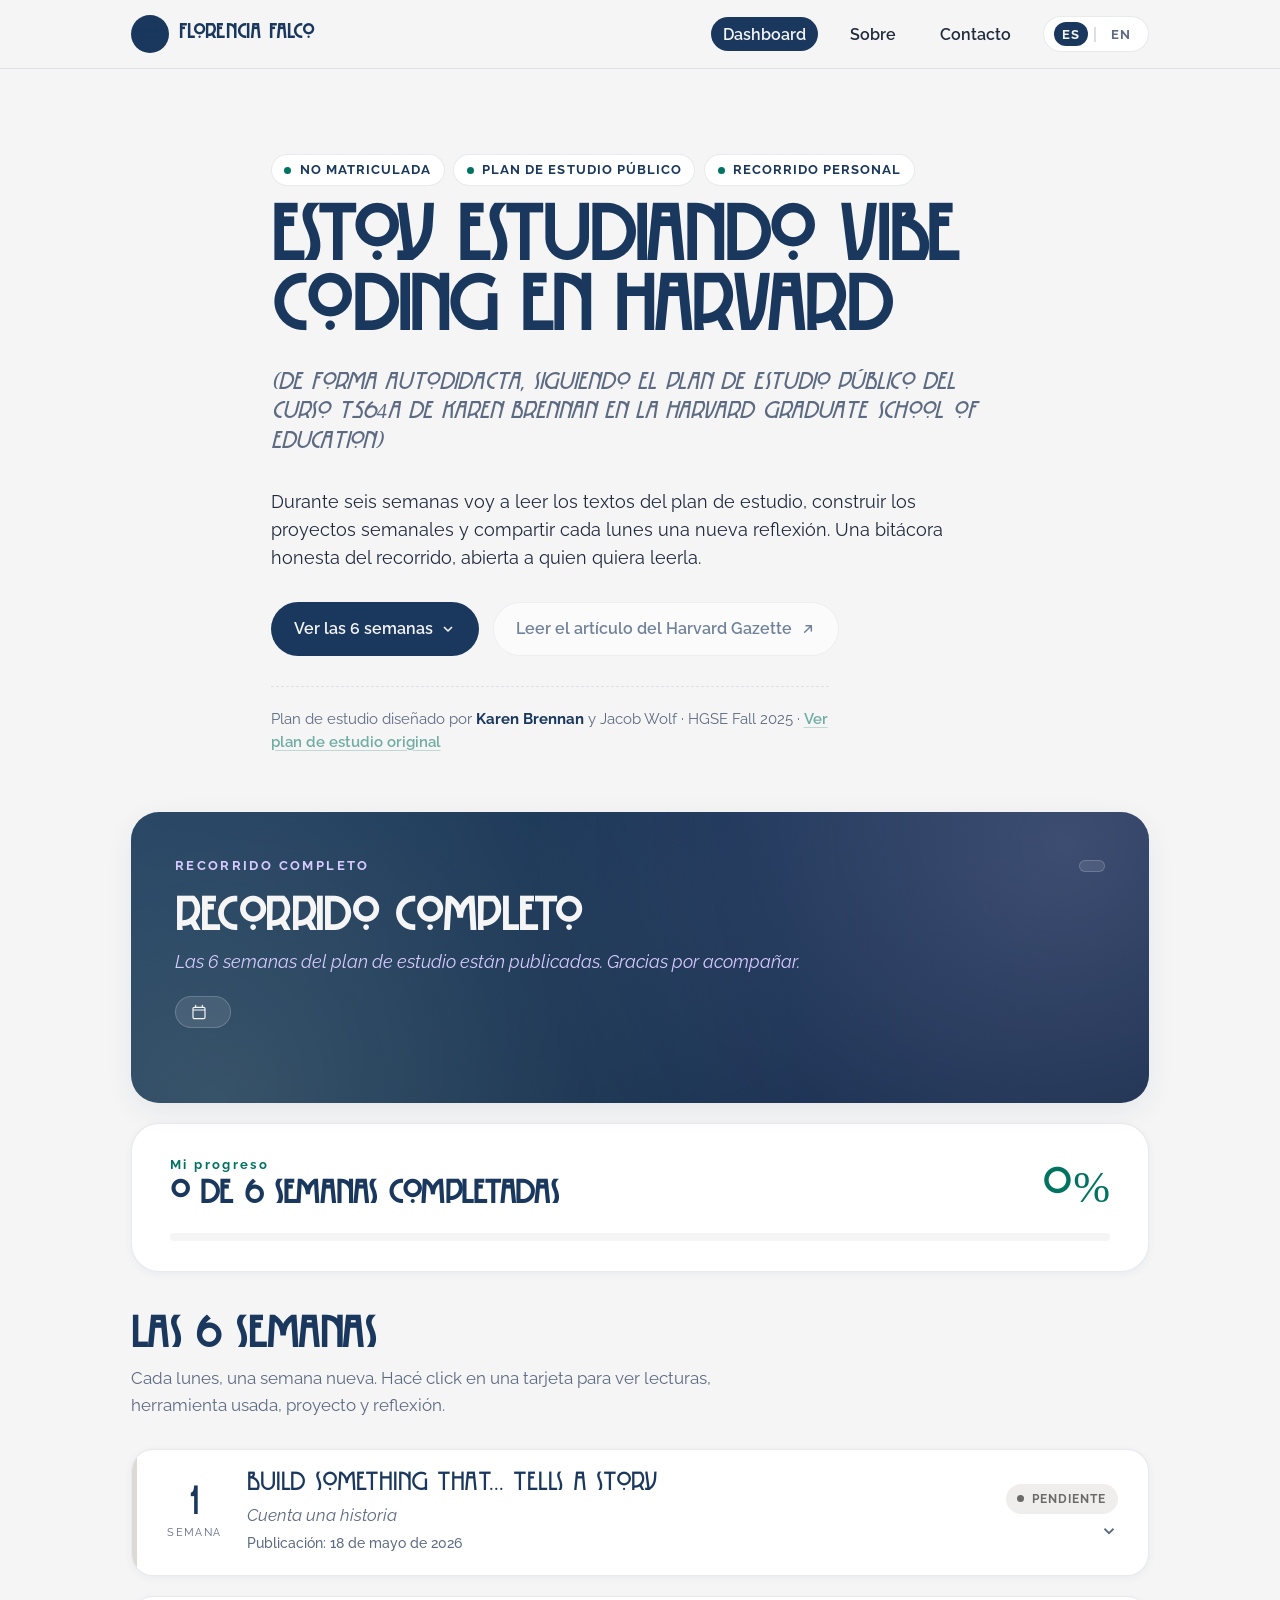
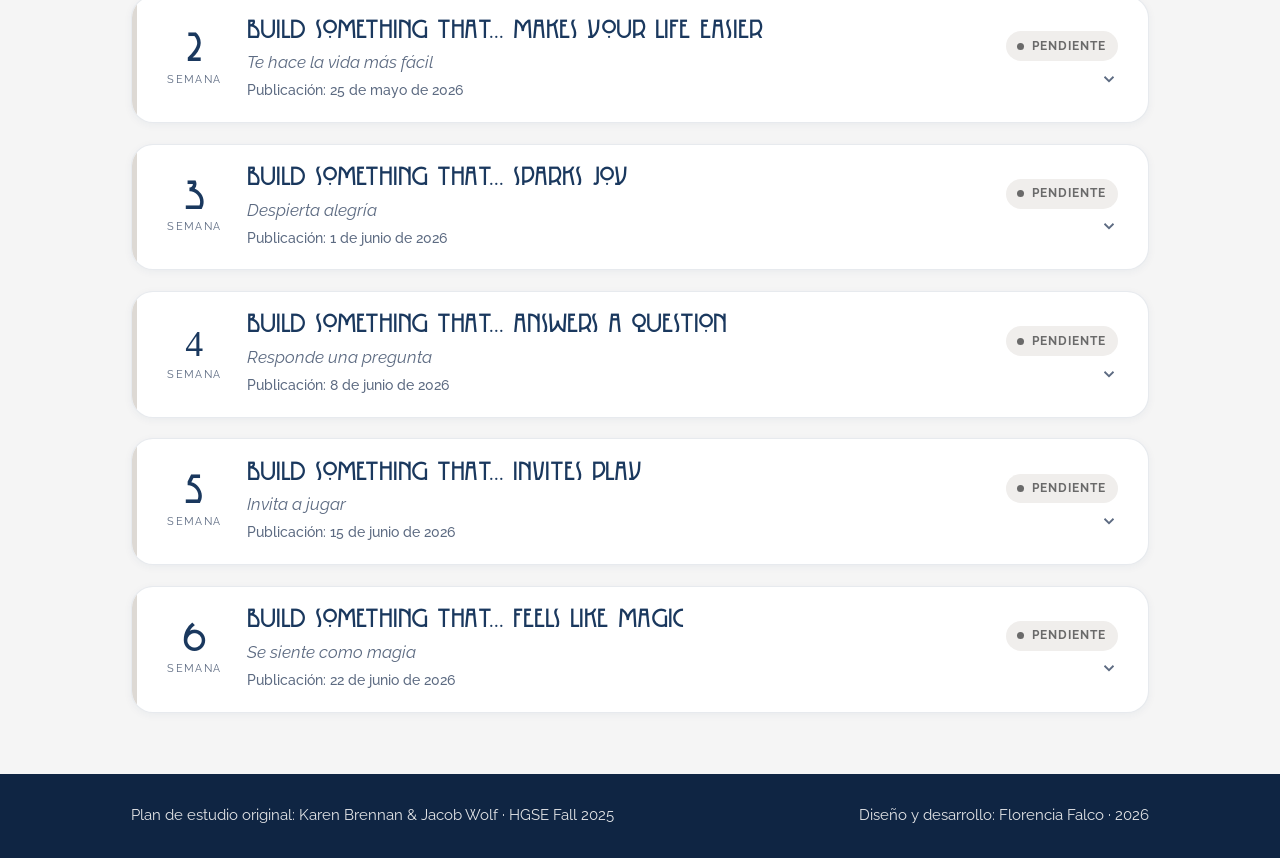
==== index.html @ d9595c85 "copy: "sílabos" → "plan de estudio" en castellano Flo cambió la palabra en el HTML de index pero las" ====
<!DOCTYPE html>
<html lang="es" data-lang="es">
<head>
  <meta charset="UTF-8" />
  <meta name="viewport" content="width=device-width, initial-scale=1.0" />
  <meta name="theme-color" content="#1A385E" />

  <title>Vibe Coding · Recorrido autodidacta · Florencia Falco</title>
  <meta name="description" content="Bitácora pública del recorrido autodidacta de Florencia Falco por el plan de estudios público de Vibe Coding (T564A), HGSE, Karen Brennan, Fall 2025." />
  <meta name="author" content="Florencia Falco" />

  <link rel="icon" type="image/svg+xml" href="assets/favicon.svg" />

  <meta property="og:type" content="website" />
  <meta property="og:title" content="Vibe Coding · Recorrido autodidacta" />
  <meta property="og:description" content="Bitácora pública del recorrido autodidacta de Florencia Falco por el programa del curso T564A (HGSE)." />
  <meta property="og:image" content="assets/og-image.svg" />
  <meta property="og:locale" content="es_ES" />
  <meta property="og:locale:alternate" content="en_US" />

  <meta name="twitter:card" content="summary_large_image" />
  <meta name="twitter:title" content="Vibe Coding · Recorrido autodidacta" />
  <meta name="twitter:description" content="Bitácora pública del recorrido autodidacta de Florencia Falco por el programa del curso T564A (HGSE)." />
  <meta name="twitter:image" content="assets/og-image.svg" />

  <link rel="preconnect" href="https://fonts.googleapis.com" />
  <link rel="preconnect" href="https://fonts.gstatic.com" crossorigin />
  <link rel="stylesheet" href="https://fonts.googleapis.com/css2?family=Raleway:wght@400;500;600;700&display=swap" />

  <link rel="stylesheet" href="styles.css" />
</head>

<body data-page="dashboard">
  <div id="navbar-mount"></div>

  <!-- ========================== Hero ========================== -->
  <header class="hero" id="top" role="banner">
    <div class="container hero-inner">
      <div class="hero-badges" aria-label="Transparencia del proyecto">
        <span class="hero-badge" data-i18n="hero.badge.notEnrolled">No matriculada</span>
        <span class="hero-badge" data-i18n="hero.badge.publicSyllabus">Plan de estudio público</span>
        <span class="hero-badge" data-i18n="hero.badge.personal">Recorrido personal</span>
      </div>

      <h1 class="hero-title" data-i18n="hero.title">Estoy estudiando Vibe Coding en Harvard</h1>
      <p class="hero-subtitle" data-i18n="hero.subtitle">
        (de forma autodidacta, siguiendo el plan de estudio público del curso T564A de Karen Brennan en la Harvard Graduate School of Education)
      </p>

      <p class="hero-description" data-i18n="hero.description">
        Durante seis semanas voy a leer los textos del plan de estudio, construir los proyectos semanales y compartir cada lunes una nueva reflexión. Una bitácora honesta del recorrido, abierta a quien quiera leerla.
      </p>

      <div class="hero-actions">
        <a class="btn btn-primary" href="#weeks">
          <span data-i18n="hero.cta.seeWeeks">Ver las 6 semanas</span>
          <svg viewBox="0 0 24 24" aria-hidden="true" class="btn-arrow"><polyline points="6 9 12 15 18 9" fill="none" stroke="currentColor" stroke-width="2.4" stroke-linejoin="round"/></svg>
        </a>
        <a class="btn btn-ghost-dark" id="hero-gazette-link" href="#" target="_blank" rel="noopener noreferrer">
          <span data-i18n="hero.cta.gazette">Leer el artículo del Harvard Gazette</span>
          <svg viewBox="0 0 24 24" aria-hidden="true" class="btn-arrow-out"><path d="M7 17 17 7M9 7h8v8" fill="none" stroke="currentColor" stroke-width="2.2" stroke-linecap="round" stroke-linejoin="round"/></svg>
        </a>
      </div>

      <p class="hero-credit">
        <span data-i18n-html="hero.credit.text"></span>
        · <a id="hero-syllabus-link" href="#" target="_blank" rel="noopener noreferrer" data-i18n="hero.credit.link">Ver plan de estudio original</a>
      </p>
    </div>
  </header>

  <!-- ========================== Main ========================== -->
  <main id="main">
    <div class="container">

      <!-- Featured week card -->
      <article class="featured-card" id="featured-card" aria-labelledby="featured-title">
        <div class="featured-card-bg" aria-hidden="true"></div>
        <div class="featured-card-content">
          <div class="featured-card-top">
            <span class="featured-card-eyebrow" id="featured-eyebrow" data-i18n="featured.eyebrow.upcoming">PRÓXIMA SEMANA</span>
            <span class="featured-card-countdown" id="featured-countdown"></span>
          </div>
          <p class="featured-card-week" id="featured-week"></p>
          <h2 class="featured-card-title" id="featured-title">—</h2>
          <p class="featured-card-topic" id="featured-topic"></p>
          <div class="featured-card-meta">
            <span class="featured-chip" id="featured-date">
              <svg viewBox="0 0 24 24" aria-hidden="true"><path d="M7 2v3M17 2v3M3 9h18M5 5h14a2 2 0 0 1 2 2v13a2 2 0 0 1-2 2H5a2 2 0 0 1-2-2V7a2 2 0 0 1 2-2z" fill="none" stroke="currentColor" stroke-width="1.8" stroke-linecap="round"/></svg>
              <span></span>
            </span>
          </div>
          <div class="featured-card-actions">
            <button type="button" class="btn btn-on-dark" id="featured-open" data-i18n="featured.openWeek">Abrir semana</button>
          </div>
        </div>
      </article>

      <!-- Progreso simple -->
      <section class="progress-block" aria-labelledby="progress-heading">
        <div class="progress-row">
          <div>
            <p class="progress-eyebrow" data-i18n="progress.title">Mi progreso</p>
            <h2 class="progress-sub" id="progress-heading">
              <span id="progress-sub" data-i18n="progress.completedOf">0 de 6 semanas completadas</span>
            </h2>
          </div>
          <div class="progress-percent" id="progress-percent" aria-hidden="true">0%</div>
        </div>
        <div class="progress-bar" role="progressbar" aria-valuemin="0" aria-valuemax="100" aria-valuenow="0" aria-labelledby="progress-heading">
          <span class="progress-bar-fill" id="progress-bar-fill"></span>
        </div>
      </section>

      <!-- 6 semanas -->
      <section class="weeks" id="weeks" aria-labelledby="weeks-heading">
        <header class="weeks-head">
          <h2 id="weeks-heading" class="section-heading" data-i18n="weeks.heading">Las 6 semanas</h2>
          <p class="section-lead" data-i18n="weeks.lead">
            Cada lunes, una semana nueva. Hacé click en una tarjeta para ver lecturas, herramienta usada, proyecto y reflexión.
          </p>
        </header>
        <ol class="week-list" id="week-list"></ol>
      </section>

    </div>
  </main>

  <div id="footer-mount"></div>

  <script src="translations.js"></script>
  <script src="script.js" defer></script>
</body>
</html>
---- styles.css ----
/* =========================================================
   Vibe Coding · Estilos compartidos
   Paleta y tipografías: manual de marca de Flo.
   ========================================================= */

@font-face {
  font-family: "DK Rotorua";
  src: url("assets/fonts/DK-Rotorua.otf") format("opentype");
  font-weight: 400;
  font-style: normal;
  font-display: swap;
}

:root {
  --color-night: #1A385E;
  --color-night-deep: #0F2543;
  --color-lavanda: #D7CAFF;
  --color-lavanda-soft: #ECE5FF;
  --color-verde-tecno: #017361;
  --color-menta: #E1FDCB;
  --color-menta-soft: #EFFEE0;
  --color-blanco-humo: #F5F5F5;

  --color-pending-bg: #F0EEEC;
  --color-pending-text: #6A6A6A;
  --color-pending-border: #DDD9D4;

  --color-text: #1F2A3D;
  --color-text-muted: #5D6B82;
  --color-border: rgba(26, 56, 94, 0.10);
  --color-card-bg: #FFFFFF;
  --color-shadow-sm: 0 2px 8px rgba(26, 56, 94, 0.05);
  --color-shadow: 0 8px 28px rgba(26, 56, 94, 0.07);
  --color-shadow-hover: 0 14px 36px rgba(26, 56, 94, 0.12);

  --font-display: "DK Rotorua", "Fraunces", Georgia, serif;
  --font-body: "Raleway", -apple-system, BlinkMacSystemFont, "Segoe UI", sans-serif;

  --radius-sm: 10px;
  --radius-md: 16px;
  --radius-lg: 22px;
  --radius-xl: 28px;
  --space-1: 0.4rem;
  --space-2: 0.8rem;
  --space-3: 1.2rem;
  --space-4: 1.8rem;
  --space-5: 2.6rem;
  --space-6: 3.6rem;
  --space-7: 5rem;

  --max-width: 1080px;
  --navbar-h: 68px;
}

* { box-sizing: border-box; }

html {
  scroll-behavior: smooth;
  scroll-padding-top: calc(var(--navbar-h) + 16px);
  font-size: 17px;
}

body {
  margin: 0;
  font-family: var(--font-body);
  color: var(--color-text);
  background: var(--color-blanco-humo);
  line-height: 1.55;
  -webkit-font-smoothing: antialiased;
  -moz-osx-font-smoothing: grayscale;
}

h1, h2, h3, h4 {
  font-family: var(--font-display);
  color: var(--color-night);
  letter-spacing: -0.01em;
  margin: 0 0 var(--space-3);
  line-height: 1.1;
}
h4 {
  font-family: var(--font-body);
  font-size: 0.78rem;
  text-transform: uppercase;
  letter-spacing: 0.12em;
  font-weight: 700;
  color: var(--color-verde-tecno);
}

p { margin: 0 0 var(--space-3); }

a {
  color: var(--color-night);
  text-decoration-color: var(--color-lavanda);
  text-underline-offset: 3px;
  transition: color 0.2s ease, text-decoration-color 0.2s ease;
}
a:hover, a:focus-visible {
  color: var(--color-verde-tecno);
  text-decoration-color: var(--color-verde-tecno);
}

:focus-visible {
  outline: 3px solid var(--color-lavanda);
  outline-offset: 3px;
  border-radius: var(--radius-sm);
}

.container {
  max-width: var(--max-width);
  margin: 0 auto;
  padding: 0 var(--space-4);
}

.skip-link {
  position: absolute;
  left: -9999px;
  top: 0;
  background: var(--color-night);
  color: var(--color-blanco-humo);
  padding: var(--space-2) var(--space-3);
  border-radius: 0 0 var(--radius-sm) 0;
  z-index: 1000;
}
.skip-link:focus { left: 0; }

/* =========================================================
   Navbar
   ========================================================= */

.navbar {
  position: sticky;
  top: 0;
  z-index: 50;
  background: rgba(245, 245, 245, 0.88);
  backdrop-filter: saturate(180%) blur(12px);
  -webkit-backdrop-filter: saturate(180%) blur(12px);
  border-bottom: 1px solid var(--color-border);
}

.navbar-inner {
  max-width: var(--max-width);
  margin: 0 auto;
  padding: 0 var(--space-4);
  height: var(--navbar-h);
  display: flex;
  align-items: center;
  justify-content: space-between;
  gap: var(--space-3);
}

.navbar-brand {
  display: inline-flex;
  align-items: center;
  gap: 0.6rem;
  color: var(--color-night);
  text-decoration: none;
  font-weight: 700;
}
.navbar-brand:hover, .navbar-brand:focus-visible { color: var(--color-verde-tecno); }
.navbar-logo {
  width: 38px; height: 38px;
  object-fit: contain;
  background: var(--color-night);
  border-radius: 50%;
  padding: 4px;
}
.navbar-name {
  font-family: var(--font-display);
  font-size: 1.05rem;
  letter-spacing: 0.01em;
}

.nav-menu {
  list-style: none;
  margin: 0;
  padding: 0;
  display: flex;
  align-items: center;
  gap: var(--space-3);
}
.nav-link {
  text-decoration: none;
  color: var(--color-text);
  font-weight: 600;
  font-size: 0.94rem;
  padding: 0.45rem 0.7rem;
  border-radius: 999px;
  transition: background 0.18s ease, color 0.18s ease;
}
.nav-link:hover { background: var(--color-lavanda-soft); color: var(--color-night); }
.nav-link.is-active { background: var(--color-night); color: var(--color-blanco-humo); }

.lang-toggle {
  display: inline-flex;
  align-items: center;
  gap: 0.3rem;
  background: var(--color-card-bg);
  border: 1px solid var(--color-border);
  border-radius: 999px;
  padding: 0.2rem 0.55rem;
}
.lang-btn {
  background: none;
  border: 0;
  color: var(--color-text-muted);
  font-family: var(--font-body);
  font-weight: 700;
  font-size: 0.78rem;
  letter-spacing: 0.06em;
  padding: 0.25rem 0.5rem;
  border-radius: 999px;
  cursor: pointer;
  transition: background 0.2s ease, color 0.2s ease;
}
.lang-btn:hover { color: var(--color-night); }
.lang-btn.is-active { background: var(--color-night); color: var(--color-blanco-humo); }
.lang-sep { opacity: 0.3; }

.nav-toggle {
  display: none;
  background: none;
  border: 0;
  width: 42px;
  height: 42px;
  border-radius: 10px;
  cursor: pointer;
  position: relative;
}
.nav-toggle-bar {
  position: absolute;
  left: 10px; right: 10px;
  height: 2.5px;
  background: var(--color-night);
  border-radius: 2px;
  transition: transform 0.25s ease, opacity 0.2s ease;
}
.nav-toggle-bar:nth-child(1) { top: 13px; }
.nav-toggle-bar:nth-child(2) { top: 20px; }
.nav-toggle-bar:nth-child(3) { top: 27px; }
.nav-toggle[aria-expanded="true"] .nav-toggle-bar:nth-child(1) {
  transform: translateY(7px) rotate(45deg);
}
.nav-toggle[aria-expanded="true"] .nav-toggle-bar:nth-child(2) { opacity: 0; }
.nav-toggle[aria-expanded="true"] .nav-toggle-bar:nth-child(3) {
  transform: translateY(-7px) rotate(-45deg);
}

@media (max-width: 820px) {
  .nav-toggle { display: inline-block; }
  .nav-menu {
    position: absolute;
    top: var(--navbar-h);
    left: 0; right: 0;
    flex-direction: column;
    gap: 0;
    background: var(--color-blanco-humo);
    border-bottom: 1px solid var(--color-border);
    padding: var(--space-2) var(--space-4) var(--space-3);
    transform: translateY(-12px);
    opacity: 0;
    pointer-events: none;
    transition: transform 0.22s ease, opacity 0.22s ease;
  }
  .nav-menu.is-open { transform: translateY(0); opacity: 1; pointer-events: auto; }
  .nav-menu li { width: 100%; }
  .nav-link { display: block; padding: 0.75rem 0.5rem; border-radius: 8px; }
  .nav-lang { margin-top: var(--space-2); }
}

/* =========================================================
   Hero del Dashboard
   ========================================================= */

.hero {
  padding: var(--space-7) 0 var(--space-5);
  background: var(--color-blanco-humo);
}
.hero-inner {
  text-align: left;
  max-width: 800px;
}

.hero-badges {
  display: flex;
  flex-wrap: wrap;
  gap: 0.5rem;
  margin: 0 0 var(--space-3);
}
.hero-badge {
  display: inline-flex;
  align-items: center;
  font-size: 0.74rem;
  font-weight: 700;
  letter-spacing: 0.08em;
  text-transform: uppercase;
  padding: 0.32rem 0.75rem;
  border-radius: 999px;
  background: var(--color-card-bg);
  border: 1px solid var(--color-border);
  color: var(--color-night);
}
.hero-badge::before {
  content: "";
  display: inline-block;
  width: 7px; height: 7px;
  border-radius: 50%;
  background: var(--color-verde-tecno);
  margin-right: 0.5rem;
}

.hero-title {
  font-family: var(--font-display);
  font-size: clamp(2.3rem, 5.6vw, 4rem);
  line-height: 1.04;
  margin: 0 0 var(--space-3);
  color: var(--color-night);
  letter-spacing: -0.02em;
  max-width: 18ch;
}
.hero-subtitle {
  margin: 0 0 var(--space-4);
  font-family: var(--font-display);
  font-style: italic;
  font-size: clamp(1.05rem, 1.7vw, 1.25rem);
  color: var(--color-text-muted);
  line-height: 1.4;
  max-width: 60ch;
}
.hero-description {
  margin: 0 0 var(--space-4);
  font-size: 1.05rem;
  color: var(--color-text);
  max-width: 62ch;
}

.hero-actions {
  display: flex;
  flex-wrap: wrap;
  gap: var(--space-2);
  margin-bottom: var(--space-4);
}

.hero-credit {
  margin: var(--space-4) 0 0;
  padding-top: var(--space-3);
  border-top: 1px dashed var(--color-border);
  font-size: 0.88rem;
  color: var(--color-text-muted);
  max-width: 62ch;
}
.hero-credit strong { color: var(--color-night); }
.hero-credit a {
  color: var(--color-verde-tecno);
  font-weight: 600;
  text-decoration-color: rgba(1, 115, 97, 0.4);
}
.hero-credit a[aria-disabled="true"] { opacity: 0.55; pointer-events: none; }

/* =========================================================
   Botones
   ========================================================= */

.btn {
  display: inline-flex;
  align-items: center;
  gap: 0.45rem;
  padding: 0.78rem 1.3rem;
  border-radius: 999px;
  border: 1px solid transparent;
  font-family: var(--font-body);
  font-weight: 600;
  font-size: 0.95rem;
  text-decoration: none;
  cursor: pointer;
  transition: transform 0.2s ease, background 0.2s ease, color 0.2s ease, box-shadow 0.2s ease, border-color 0.2s ease;
  white-space: nowrap;
}
.btn-arrow, .btn-arrow-out { width: 16px; height: 16px; }

.btn-primary {
  background: var(--color-night);
  color: var(--color-blanco-humo);
}
.btn-primary:hover, .btn-primary:focus-visible {
  background: var(--color-verde-tecno);
  color: var(--color-blanco-humo);
  text-decoration: none;
  transform: translateY(-1px);
}

.btn-ghost-dark {
  background: var(--color-card-bg);
  color: var(--color-night);
  border-color: var(--color-border);
}
.btn-ghost-dark:hover, .btn-ghost-dark:focus-visible {
  background: var(--color-lavanda-soft);
  border-color: var(--color-lavanda);
  color: var(--color-night);
  text-decoration: none;
}
.btn-ghost-dark[aria-disabled="true"] {
  opacity: 0.6;
  pointer-events: none;
}

.btn-on-dark {
  background: var(--color-lavanda);
  color: var(--color-night);
}
.btn-on-dark:hover, .btn-on-dark:focus-visible {
  background: var(--color-blanco-humo);
  color: var(--color-night);
  transform: translateY(-1px);
}

/* =========================================================
   Featured week card
   ========================================================= */

.featured-card {
  position: relative;
  border-radius: var(--radius-xl);
  overflow: hidden;
  color: var(--color-blanco-humo);
  box-shadow: var(--color-shadow);
  isolation: isolate;
  margin-top: var(--space-2);
}
.featured-card-bg {
  position: absolute;
  inset: 0;
  background:
    radial-gradient(circle at 92% 12%, rgba(215, 202, 255, 0.22), transparent 55%),
    radial-gradient(circle at 8% 100%, rgba(225, 253, 203, 0.16), transparent 60%),
    linear-gradient(135deg, var(--color-night) 0%, var(--color-night-deep) 100%);
  z-index: -1;
}
.featured-card-content { padding: clamp(var(--space-4), 4vw, var(--space-5)); }

.featured-card-top {
  display: flex;
  justify-content: space-between;
  align-items: center;
  gap: var(--space-2);
  margin-bottom: var(--space-3);
  flex-wrap: wrap;
}
.featured-card-eyebrow {
  font-size: 0.78rem;
  font-weight: 700;
  letter-spacing: 0.18em;
  color: var(--color-lavanda);
}
.featured-card-countdown {
  font-size: 0.74rem;
  font-weight: 700;
  letter-spacing: 0.12em;
  color: var(--color-blanco-humo);
  background: rgba(255, 255, 255, 0.10);
  border: 1px solid rgba(255, 255, 255, 0.18);
  padding: 0.28rem 0.7rem;
  border-radius: 999px;
}
.featured-card-week {
  margin: 0;
  font-size: 0.92rem;
  opacity: 0.78;
}
.featured-card-title {
  font-family: var(--font-display);
  margin: 0.2rem 0 0.4rem;
  font-size: clamp(1.7rem, 3.6vw, 2.4rem);
  line-height: 1.1;
  color: var(--color-blanco-humo);
}
.featured-card-topic {
  margin: 0 0 var(--space-3);
  font-style: italic;
  font-size: 1.05rem;
  color: var(--color-lavanda);
}
.featured-card-meta { display: flex; flex-wrap: wrap; gap: var(--space-2); margin-bottom: var(--space-4); }
.featured-chip {
  display: inline-flex;
  align-items: center;
  gap: 0.45rem;
  background: rgba(255, 255, 255, 0.10);
  border: 1px solid rgba(255, 255, 255, 0.18);
  padding: 0.4rem 0.9rem;
  border-radius: 999px;
  font-size: 0.88rem;
  font-weight: 500;
}
.featured-chip svg { width: 16px; height: 16px; }
.featured-card-actions { display: flex; gap: var(--space-2); flex-wrap: wrap; }

/* =========================================================
   Progreso simple
   ========================================================= */

.progress-block {
  background: var(--color-card-bg);
  border-radius: var(--radius-xl);
  padding: var(--space-4) clamp(var(--space-4), 3vw, var(--space-5));
  border: 1px solid var(--color-border);
  box-shadow: var(--color-shadow-sm);
  margin-top: var(--space-3);
}
.progress-row {
  display: flex;
  justify-content: space-between;
  align-items: flex-end;
  gap: var(--space-3);
  margin-bottom: var(--space-3);
  flex-wrap: wrap;
}
.progress-eyebrow {
  margin: 0 0 0.3rem;
  font-size: 0.78rem;
  font-weight: 700;
  letter-spacing: 0.18em;
  color: var(--color-verde-tecno);
}
.progress-sub {
  margin: 0;
  font-family: var(--font-display);
  font-size: clamp(1.3rem, 2.4vw, 1.7rem);
  color: var(--color-night);
}
.progress-percent {
  font-family: var(--font-display);
  font-size: clamp(2rem, 3.6vw, 2.6rem);
  color: var(--color-verde-tecno);
  line-height: 1;
  white-space: nowrap;
}
.progress-bar {
  position: relative;
  height: 8px;
  background: var(--color-blanco-humo);
  border-radius: 999px;
  overflow: hidden;
}
.progress-bar-fill {
  position: absolute;
  top: 0; left: 0; bottom: 0;
  width: 0;
  background: linear-gradient(90deg, var(--color-verde-tecno), var(--color-menta));
  border-radius: 999px;
  transition: width 0.6s ease;
}

/* =========================================================
   Sección "Las 6 semanas"
   ========================================================= */

.weeks { margin-top: var(--space-5); }
.section-heading {
  margin-bottom: 0.4rem;
  font-size: clamp(1.8rem, 3vw, 2.4rem);
}
.section-lead {
  margin: 0 0 var(--space-4);
  color: var(--color-text-muted);
  max-width: 60ch;
}
.weeks-head { margin-bottom: var(--space-3); }

.week-list { list-style: none; padding: 0; margin: 0; display: grid; gap: var(--space-3); }

.week-card {
  position: relative;
  background: var(--color-card-bg);
  border-radius: var(--radius-lg);
  border: 1px solid var(--color-border);
  box-shadow: var(--color-shadow-sm);
  overflow: hidden;
  transition: box-shadow 0.25s ease;
}
.week-card:hover { box-shadow: var(--color-shadow); }
.week-card::before {
  content: "";
  position: absolute;
  left: 0; top: 0; bottom: 0;
  width: 5px;
  background: var(--color-pending-border);
}
.week-card[data-status="in_progress"]::before { background: var(--color-lavanda); }
.week-card[data-status="completed"]::before { background: var(--color-verde-tecno); }

.week-summary {
  display: grid;
  grid-template-columns: 64px 1fr auto;
  gap: var(--space-3);
  align-items: center;
  padding: var(--space-3) var(--space-4);
  background: none;
  border: 0;
  width: 100%;
  text-align: left;
  cursor: pointer;
  font: inherit;
  color: inherit;
}

.week-num {
  font-family: var(--font-display);
  font-size: 2.1rem;
  color: var(--color-night);
  text-align: center;
  line-height: 1;
}
.week-num small {
  display: block;
  font-family: var(--font-body);
  font-size: 0.65rem;
  text-transform: uppercase;
  letter-spacing: 0.12em;
  color: var(--color-text-muted);
  margin-top: 4px;
}

.week-info { display: flex; flex-direction: column; gap: 4px; min-width: 0; }
.week-title {
  margin: 0;
  font-family: var(--font-display);
  font-size: clamp(1.1rem, 1.8vw, 1.4rem);
  color: var(--color-night);
  line-height: 1.25;
}
.week-topic {
  margin: 0;
  font-style: italic;
  color: var(--color-text-muted);
  font-size: 0.98rem;
}
.week-date { margin: 0; font-size: 0.82rem; color: var(--color-text-muted); font-weight: 500; }

.week-meta { display: flex; flex-direction: column; align-items: flex-end; gap: 0.5rem; }
.week-status {
  display: inline-flex;
  align-items: center;
  gap: 0.45rem;
  font-size: 0.72rem;
  font-weight: 700;
  text-transform: uppercase;
  letter-spacing: 0.08em;
  padding: 0.32rem 0.7rem;
  border-radius: 999px;
  white-space: nowrap;
}
.week-status::before {
  content: "";
  width: 7px; height: 7px;
  border-radius: 50%;
  background: currentColor;
}
.week-card[data-status="pending"] .week-status {
  background: var(--color-pending-bg);
  color: var(--color-pending-text);
}
.week-card[data-status="in_progress"] .week-status {
  background: var(--color-lavanda);
  color: var(--color-night);
}
.week-card[data-status="completed"] .week-status {
  background: var(--color-menta);
  color: var(--color-verde-tecno);
}

.chevron {
  width: 18px; height: 18px;
  display: inline-block;
  transition: transform 0.25s ease;
  color: var(--color-text-muted);
}
.week-card[data-open="true"] .chevron { transform: rotate(180deg); }

.week-details {
  display: grid;
  grid-template-rows: 0fr;
  transition: grid-template-rows 0.3s ease;
}
.week-card[data-open="true"] .week-details { grid-template-rows: 1fr; }
.week-details-inner { overflow: hidden; padding: 0 var(--space-4); }
.week-card[data-open="true"] .week-details-inner { padding-bottom: var(--space-4); }

.week-section { margin-top: var(--space-3); }
.week-section h4 { margin-bottom: var(--space-1); }

.readings-list { list-style: none; padding: 0; margin: 0; display: grid; gap: var(--space-2); }
.reading {
  padding: var(--space-2) var(--space-3);
  background: var(--color-blanco-humo);
  border-radius: var(--radius-md);
  border-left: 3px solid var(--color-lavanda);
}
.reading-cite { font-size: 0.95rem; }
.reading-cite em { color: var(--color-night); }
.reading-note {
  margin: 0.4rem 0 0;
  font-size: 0.9rem;
  color: var(--color-text-muted);
  font-style: italic;
}

.tool-badge {
  display: inline-block;
  background: var(--color-menta-soft);
  color: var(--color-verde-tecno);
  font-weight: 700;
  padding: 0.3rem 0.8rem;
  border-radius: 999px;
  font-size: 0.9rem;
}
.tool-empty { color: var(--color-text-muted); font-style: italic; }

.project-block { display: grid; gap: var(--space-3); }
.project-cta {
  display: inline-flex;
  align-items: center;
  gap: 0.4rem;
  background: var(--color-night);
  color: var(--color-blanco-humo);
  padding: 0.55rem 1.05rem;
  border-radius: 999px;
  text-decoration: none;
  font-weight: 600;
  font-size: 0.9rem;
  align-self: flex-start;
  transition: background 0.2s ease, transform 0.2s ease;
}
.project-cta:hover, .project-cta:focus-visible {
  background: var(--color-verde-tecno);
  color: var(--color-blanco-humo);
  text-decoration: none;
  transform: translateY(-1px);
}
.project-iframe {
  width: 100%;
  aspect-ratio: 16 / 10;
  border: 1px solid var(--color-border);
  border-radius: var(--radius-md);
  background: var(--color-blanco-humo);
}
.screenshots {
  display: grid;
  grid-template-columns: repeat(auto-fill, minmax(220px, 1fr));
  gap: var(--space-2);
}
.screenshots img {
  width: 100%; height: 100%;
  object-fit: cover;
  border-radius: var(--radius-md);
  border: 1px solid var(--color-border);
}

.reflection-block p { font-size: 1rem; }
.reflection-fallback-notice {
  margin-top: var(--space-2);
  font-size: 0.82rem;
  color: var(--color-text-muted);
  font-style: italic;
  background: var(--color-lavanda-soft);
  padding: 0.5rem 0.8rem;
  border-radius: var(--radius-sm);
}
.linkedin-link {
  display: inline-flex;
  align-items: center;
  gap: 0.4rem;
  margin-top: var(--space-2);
  font-weight: 600;
  font-size: 0.92rem;
}

@media (max-width: 600px) {
  .week-summary { grid-template-columns: 48px 1fr; row-gap: 0.4rem; }
  .week-meta {
    grid-column: 1 / -1;
    flex-direction: row;
    justify-content: flex-start;
    align-items: center;
  }
  .week-num { font-size: 1.6rem; }
}

/* =========================================================
   Page header (Sobre / Contacto)
   ========================================================= */

.page-header {
  padding: var(--space-6) 0 var(--space-4);
}
.page-title {
  font-family: var(--font-display);
  font-size: clamp(2.6rem, 7vw, 4.4rem);
  line-height: 1;
  margin: 0;
  color: var(--color-night);
  letter-spacing: -0.02em;
}
.page-lead {
  margin: 0.6rem 0 0;
  font-size: 1.05rem;
  color: var(--color-text-muted);
  font-weight: 500;
  max-width: 60ch;
}
.greeting-rule {
  display: block;
  width: 56px;
  height: 3px;
  background: var(--color-verde-tecno);
  border-radius: 2px;
  margin-top: var(--space-3);
}

/* =========================================================
   About blocks (sobre.html)
   ========================================================= */

.about-grid {
  display: grid;
  grid-template-columns: repeat(2, minmax(0, 1fr));
  gap: var(--space-4);
  padding: var(--space-3) 0 var(--space-7);
}
@media (max-width: 820px) { .about-grid { grid-template-columns: 1fr; } }

.about-block {
  background: var(--color-card-bg);
  border: 1px solid var(--color-border);
  border-radius: var(--radius-lg);
  padding: var(--space-4);
  box-shadow: var(--color-shadow-sm);
}
.about-block h2 {
  margin-top: 0;
  font-family: var(--font-display);
  font-size: clamp(1.4rem, 2.4vw, 1.8rem);
}
.about-block p { font-size: 1rem; }

.about-block--me {
  background: linear-gradient(160deg, var(--color-lavanda-soft) 0%, #FFFFFF 100%);
  border-color: rgba(215, 202, 255, 0.6);
}
.about-block--me em { font-style: italic; color: var(--color-verde-tecno); }
.about-me-call {
  margin-top: var(--space-3);
  padding: var(--space-2) var(--space-3);
  background: var(--color-card-bg);
  border-left: 3px solid var(--color-verde-tecno);
  border-radius: 0 var(--radius-md) var(--radius-md) 0;
  font-weight: 600;
}

.about-links {
  list-style: none; padding: 0;
  margin: var(--space-3) 0 0;
  display: flex; flex-wrap: wrap; gap: var(--space-2);
}
.about-links a {
  display: inline-flex;
  align-items: center;
  gap: 0.5rem;
  background: var(--color-blanco-humo);
  border: 1px solid var(--color-border);
  border-radius: 999px;
  padding: 0.5rem 1rem;
  text-decoration: none;
  font-weight: 600;
  font-size: 0.92rem;
  transition: transform 0.2s ease, box-shadow 0.2s ease, border-color 0.2s ease;
}
.about-links a:hover, .about-links a:focus-visible {
  transform: translateY(-2px);
  box-shadow: var(--color-shadow-sm);
  border-color: var(--color-lavanda);
}
.about-links a[aria-disabled="true"] { opacity: 0.55; cursor: not-allowed; }

/* =========================================================
   Contacto (contacto.html)
   ========================================================= */

.contact-actions {
  display: grid;
  grid-template-columns: repeat(2, minmax(0, 1fr));
  gap: var(--space-3);
  max-width: 720px;
  margin: var(--space-3) 0 var(--space-7);
}
@media (max-width: 600px) { .contact-actions { grid-template-columns: 1fr; } }

.contact-cta {
  display: inline-flex;
  align-items: center;
  gap: var(--space-2);
  padding: var(--space-3) var(--space-4);
  border-radius: var(--radius-lg);
  text-decoration: none;
  font-weight: 600;
  transition: transform 0.2s ease, box-shadow 0.2s ease, background 0.2s ease;
}
.contact-cta:hover, .contact-cta:focus-visible {
  transform: translateY(-2px);
  box-shadow: var(--color-shadow-hover);
  text-decoration: none;
}
.contact-cta--primary { background: var(--color-night); color: var(--color-blanco-humo); }
.contact-cta--primary:hover, .contact-cta--primary:focus-visible {
  background: var(--color-verde-tecno);
  color: var(--color-blanco-humo);
}
.contact-cta--secondary { background: var(--color-lavanda); color: var(--color-night); }
.contact-cta--secondary:hover, .contact-cta--secondary:focus-visible {
  background: var(--color-lavanda-soft);
  color: var(--color-night);
}

.contact-icon {
  width: 44px; height: 44px;
  flex-shrink: 0;
  display: inline-flex; align-items: center; justify-content: center;
  border-radius: 50%;
  background: rgba(255,255,255,0.15);
  font-family: var(--font-display);
  font-size: 1.2rem;
  font-weight: 700;
}
.contact-cta--secondary .contact-icon { background: rgba(26, 56, 94, 0.10); color: var(--color-night); }
.contact-cta-text { display: flex; flex-direction: column; text-align: left; gap: 2px; }
.contact-cta-label { font-size: 1rem; font-weight: 700; }
.contact-cta-detail { font-size: 0.85rem; opacity: 0.85; font-weight: 500; }

/* =========================================================
   Footer
   ========================================================= */

.site-footer {
  background: var(--color-night-deep);
  color: var(--color-blanco-humo);
  padding: var(--space-4) 0;
  margin-top: var(--space-6);
}
.footer-inner {
  display: flex;
  justify-content: space-between;
  align-items: center;
  flex-wrap: wrap;
  gap: var(--space-2);
}
.footer-credit, .footer-author { margin: 0; font-size: 0.88rem; opacity: 0.92; }
.site-footer a { color: var(--color-lavanda); }
@media (max-width: 600px) { .footer-inner { flex-direction: column; text-align: center; } }

/* =========================================================
   Reduced motion
   ========================================================= */

@media (prefers-reduced-motion: reduce) {
  *, *::before, *::after {
    animation-duration: 0.001ms !important;
    transition-duration: 0.001ms !important;
  }
  html { scroll-behavior: auto; }
}
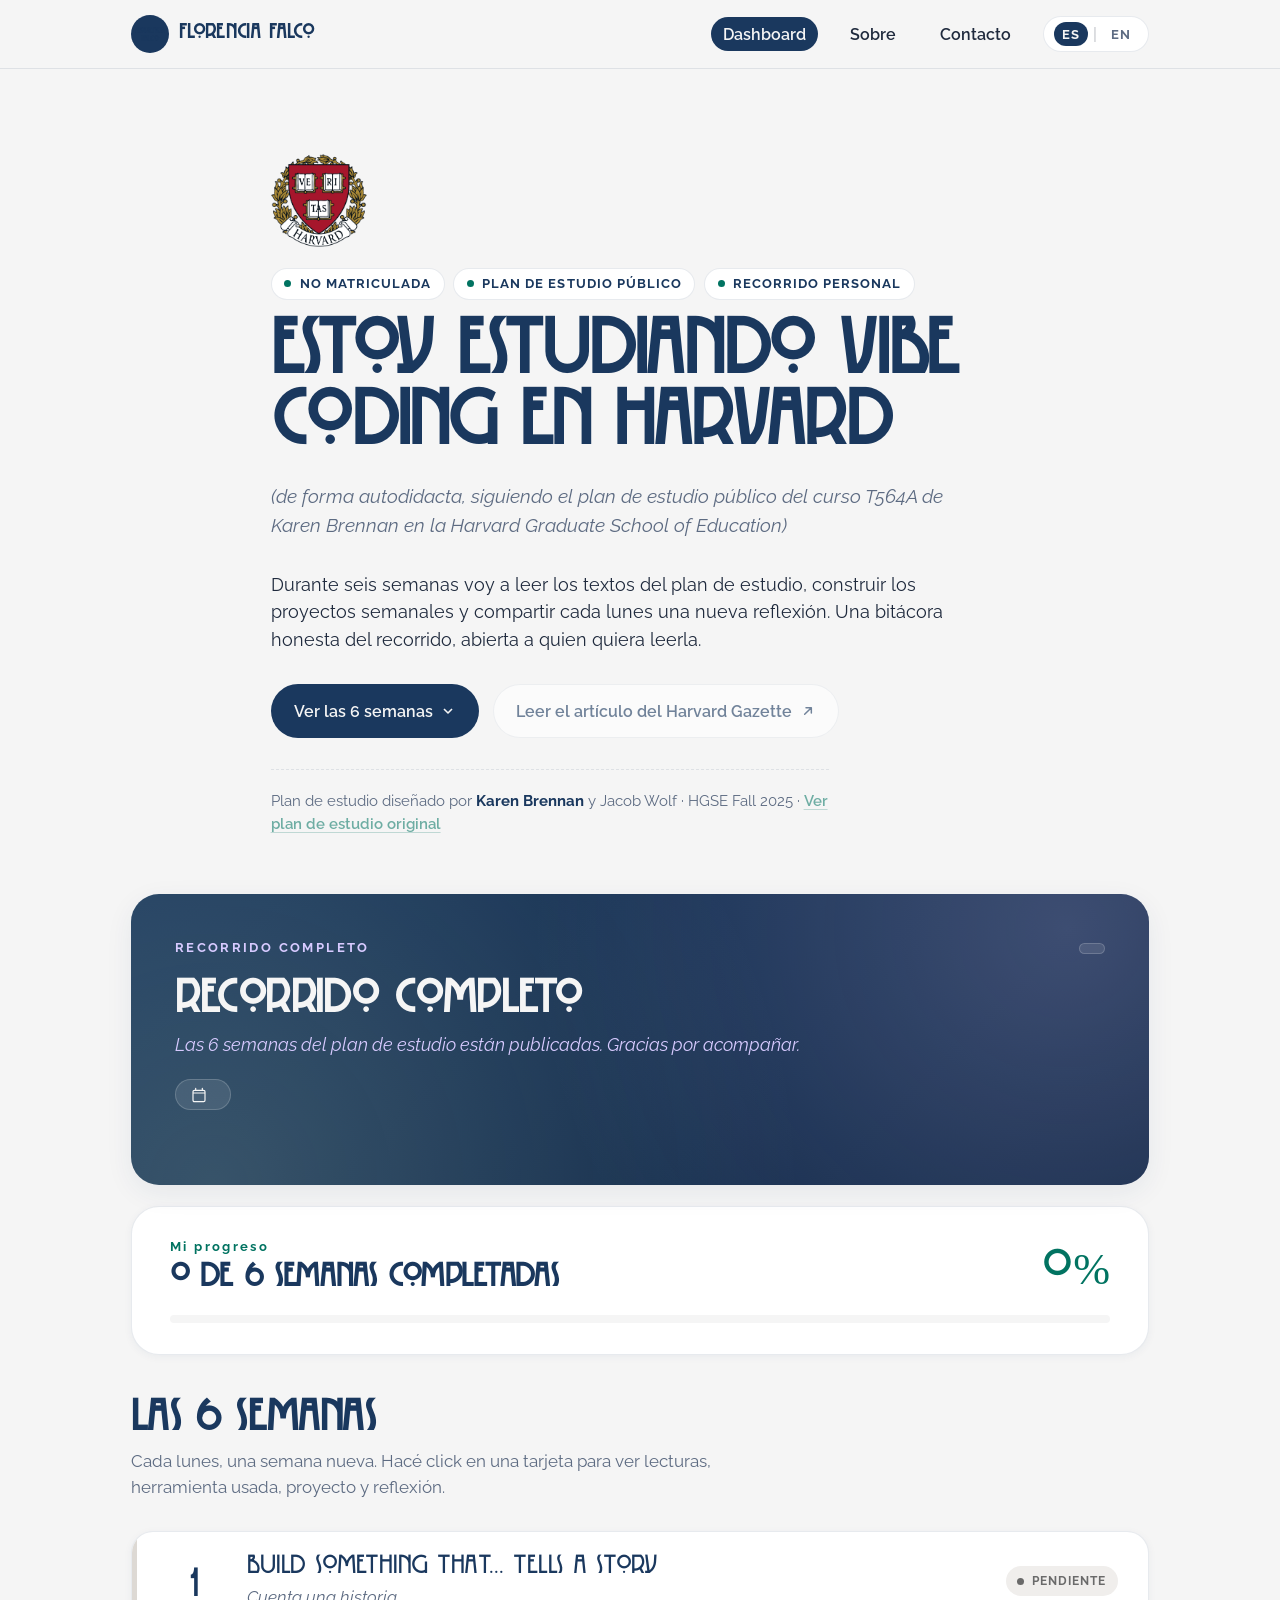
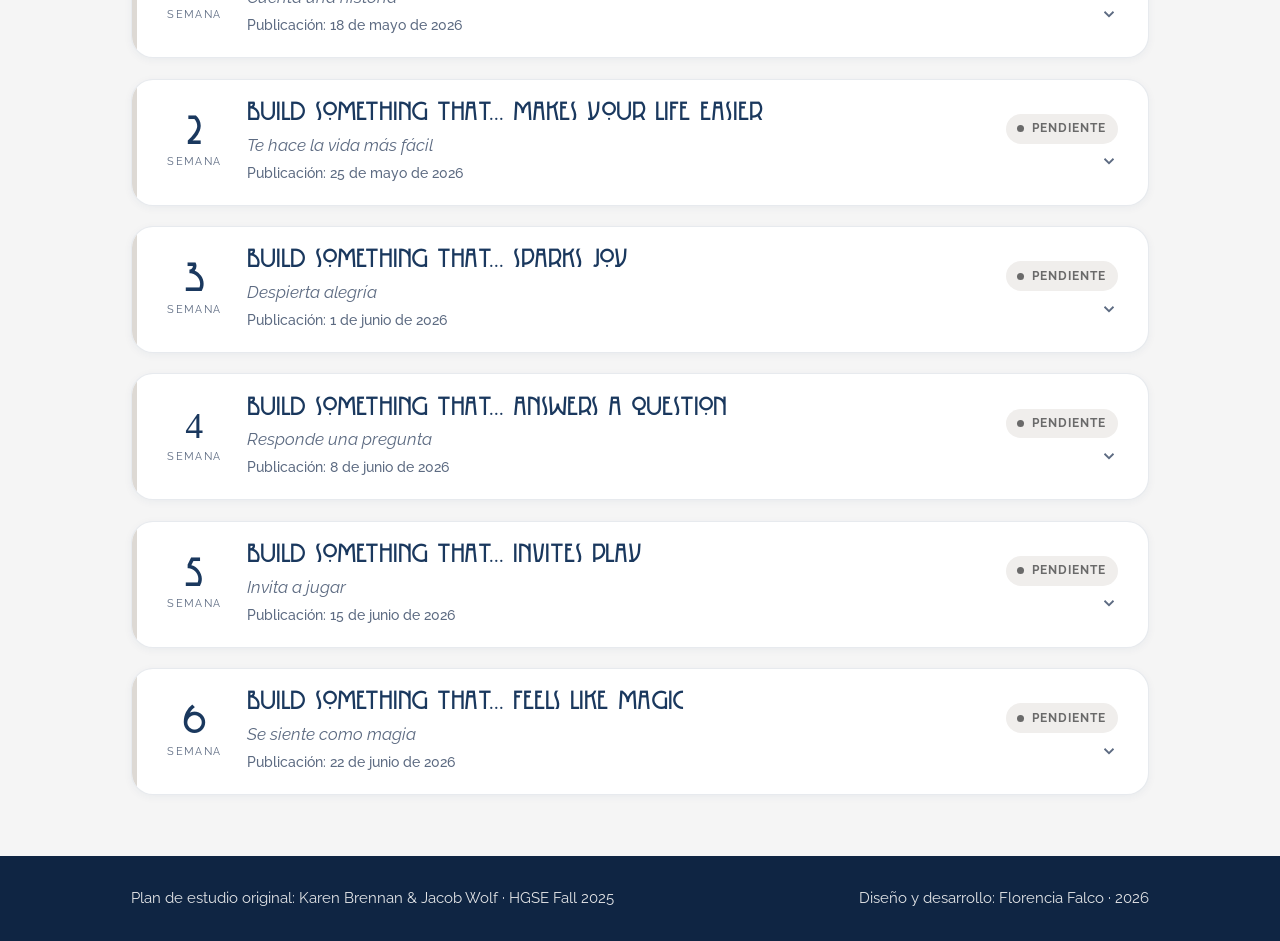
==== commit db870964: "style: subtítulo del hero en Raleway + escudo Harvard en hero - .hero-subtitle: cambio font-family d" ====
--- a/index.html
+++ b/index.html
@@ -36,6 +36,8 @@
   <!-- ========================== Hero ========================== -->
   <header class="hero" id="top" role="banner">
     <div class="container hero-inner">
+      <img class="hero-seal" src="assets/logos/harvard.png" alt="Escudo de Harvard University" />
+
       <div class="hero-badges" aria-label="Transparencia del proyecto">
         <span class="hero-badge" data-i18n="hero.badge.notEnrolled">No matriculada</span>
         <span class="hero-badge" data-i18n="hero.badge.publicSyllabus">Plan de estudio público</span>
--- a/styles.css
+++ b/styles.css
@@ -280,6 +280,14 @@
   max-width: 800px;
 }
 
+.hero-seal {
+  display: block;
+  width: clamp(72px, 8vw, 96px);
+  height: auto;
+  margin: 0 0 var(--space-3);
+  /* sin filtros: respeta los colores oficiales del escudo */
+}
+
 .hero-badges {
   display: flex;
   flex-wrap: wrap;
@@ -319,12 +327,13 @@
 }
 .hero-subtitle {
   margin: 0 0 var(--space-4);
-  font-family: var(--font-display);
+  font-family: var(--font-body);
   font-style: italic;
-  font-size: clamp(1.05rem, 1.7vw, 1.25rem);
+  font-weight: 400;
+  font-size: clamp(0.98rem, 1.5vw, 1.1rem);
   color: var(--color-text-muted);
-  line-height: 1.4;
-  max-width: 60ch;
+  line-height: 1.55;
+  max-width: 64ch;
 }
 .hero-description {
   margin: 0 0 var(--space-4);
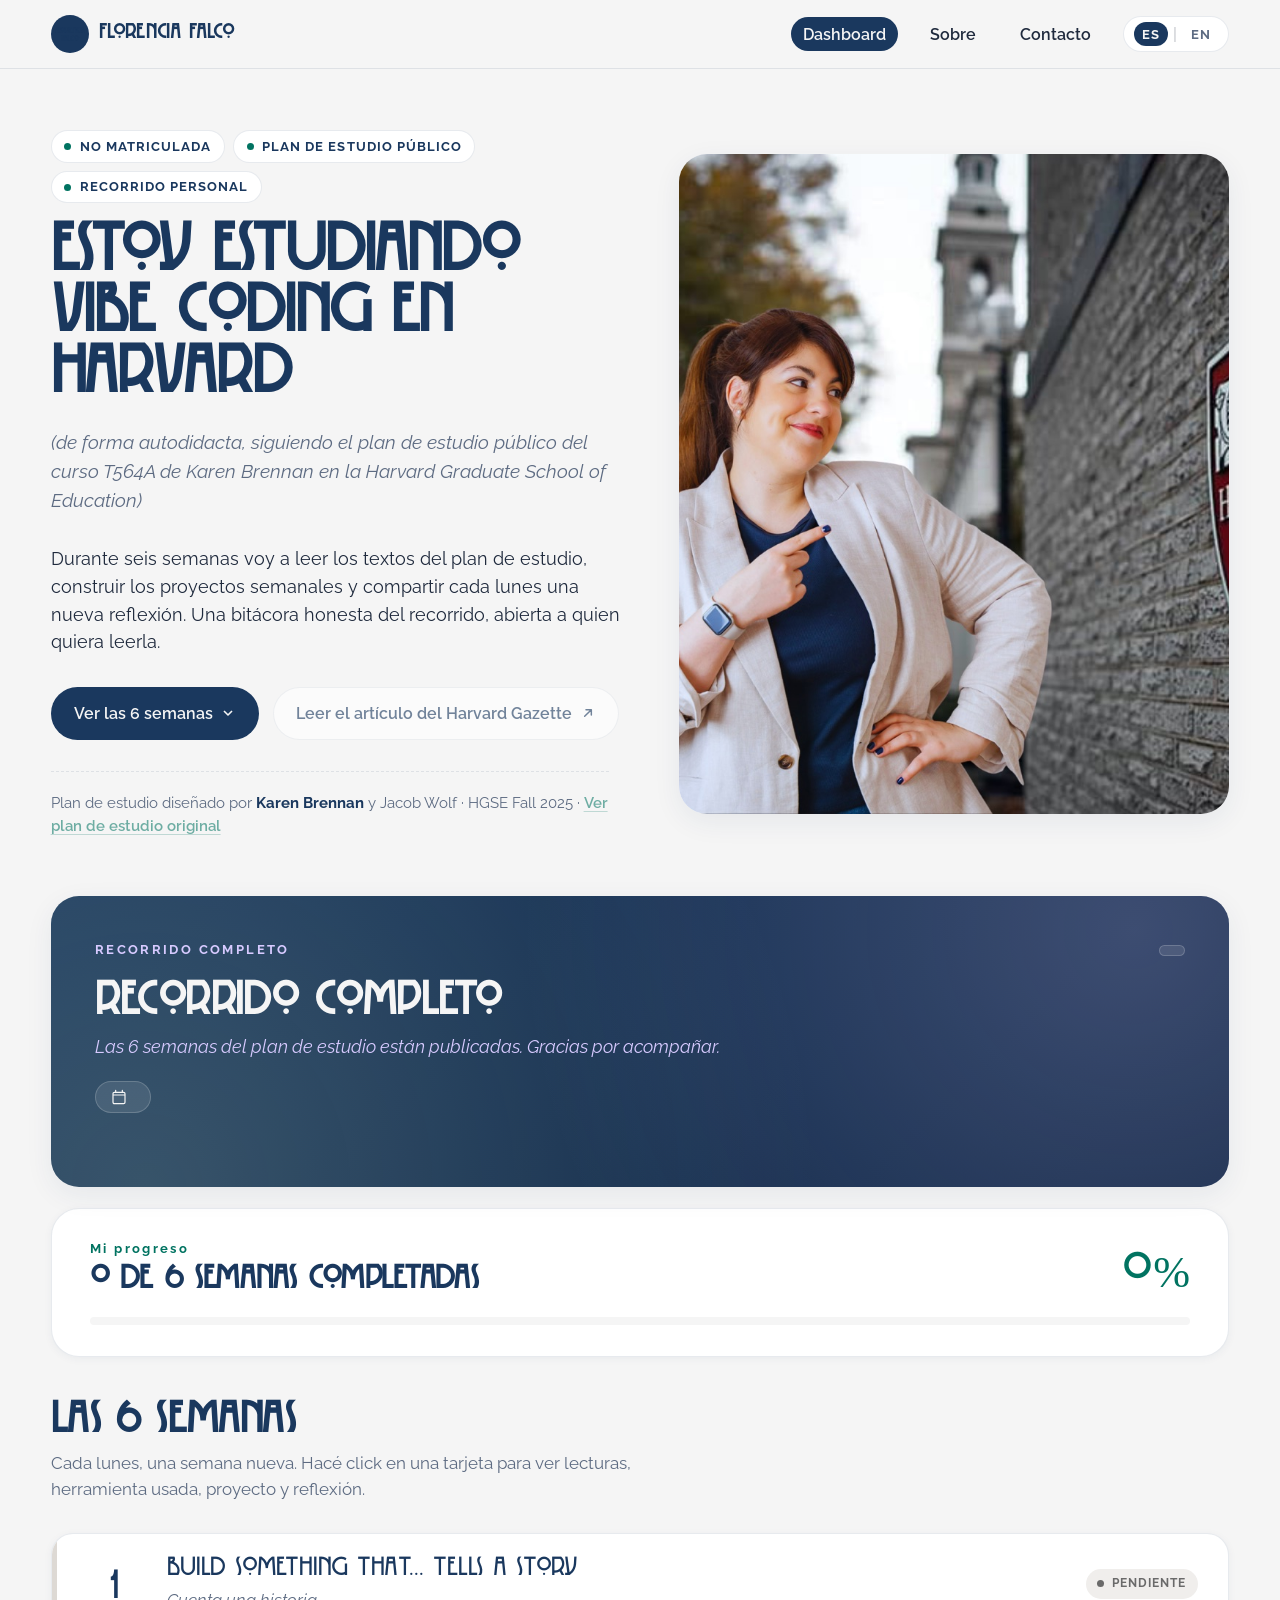
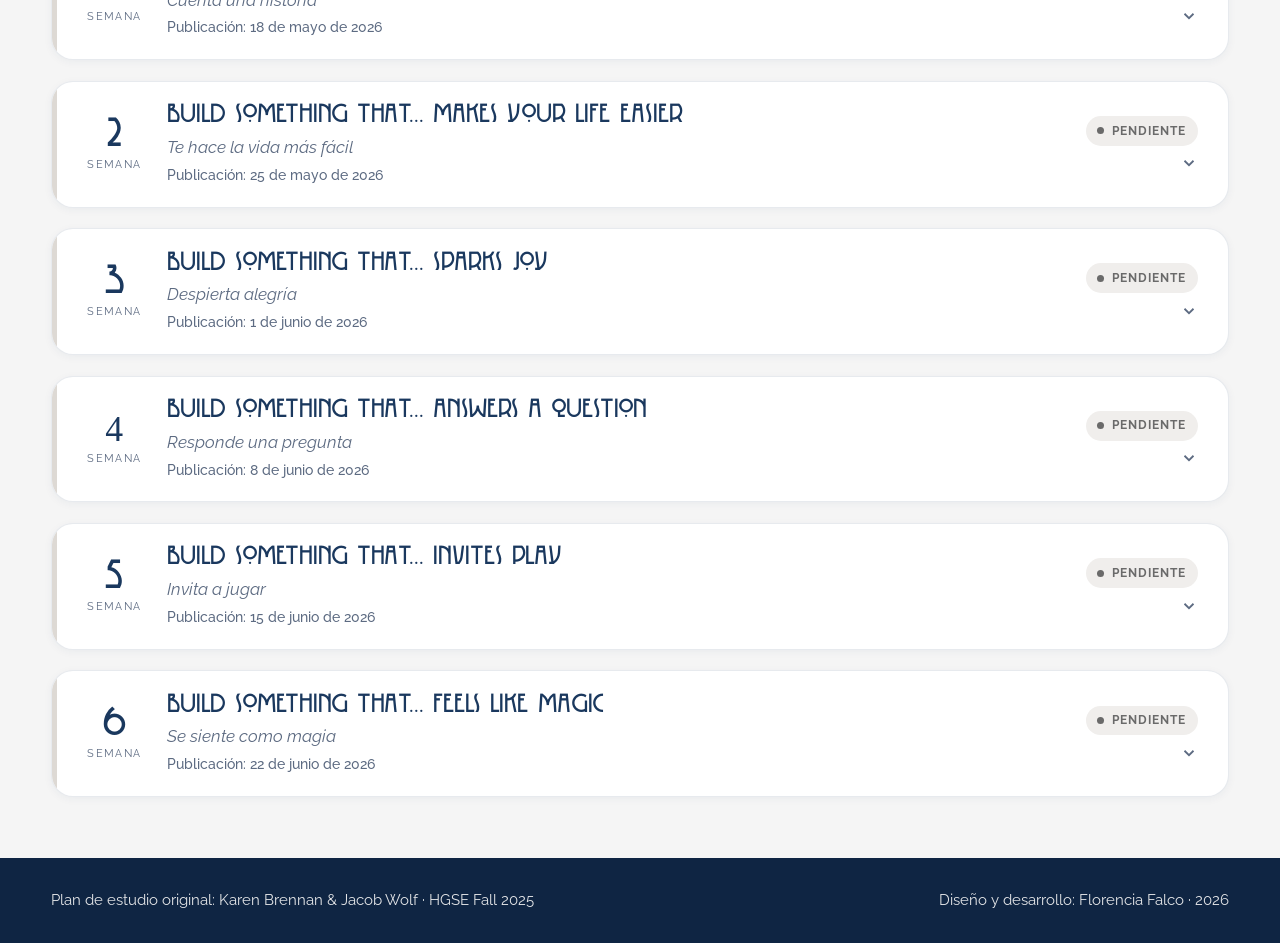
==== commit a14f3a51: "feat(dashboard): hero a 2 columnas con foto a la derecha Refactor del hero según referencia visual d" ====
--- a/index.html
+++ b/index.html
@@ -36,38 +36,42 @@
   <!-- ========================== Hero ========================== -->
   <header class="hero" id="top" role="banner">
     <div class="container hero-inner">
-      <img class="hero-seal" src="assets/logos/harvard.png" alt="Escudo de Harvard University" />
+      <div class="hero-text">
+        <div class="hero-badges" aria-label="Transparencia del proyecto">
+          <span class="hero-badge" data-i18n="hero.badge.notEnrolled">No matriculada</span>
+          <span class="hero-badge" data-i18n="hero.badge.publicSyllabus">Plan de estudio público</span>
+          <span class="hero-badge" data-i18n="hero.badge.personal">Recorrido personal</span>
+        </div>
 
-      <div class="hero-badges" aria-label="Transparencia del proyecto">
-        <span class="hero-badge" data-i18n="hero.badge.notEnrolled">No matriculada</span>
-        <span class="hero-badge" data-i18n="hero.badge.publicSyllabus">Plan de estudio público</span>
-        <span class="hero-badge" data-i18n="hero.badge.personal">Recorrido personal</span>
+        <h1 class="hero-title" data-i18n="hero.title">Estoy estudiando Vibe Coding en Harvard</h1>
+        <p class="hero-subtitle" data-i18n="hero.subtitle">
+          (de forma autodidacta, siguiendo el plan de estudio público del curso T564A de Karen Brennan en la Harvard Graduate School of Education)
+        </p>
+
+        <p class="hero-description" data-i18n="hero.description">
+          Durante seis semanas voy a leer los textos del plan de estudio, construir los proyectos semanales y compartir cada lunes una nueva reflexión. Una bitácora honesta del recorrido, abierta a quien quiera leerla.
+        </p>
+
+        <div class="hero-actions">
+          <a class="btn btn-primary" href="#weeks">
+            <span data-i18n="hero.cta.seeWeeks">Ver las 6 semanas</span>
+            <svg viewBox="0 0 24 24" aria-hidden="true" class="btn-arrow"><polyline points="6 9 12 15 18 9" fill="none" stroke="currentColor" stroke-width="2.4" stroke-linejoin="round"/></svg>
+          </a>
+          <a class="btn btn-ghost-dark" id="hero-gazette-link" href="#" target="_blank" rel="noopener noreferrer">
+            <span data-i18n="hero.cta.gazette">Leer el artículo del Harvard Gazette</span>
+            <svg viewBox="0 0 24 24" aria-hidden="true" class="btn-arrow-out"><path d="M7 17 17 7M9 7h8v8" fill="none" stroke="currentColor" stroke-width="2.2" stroke-linecap="round" stroke-linejoin="round"/></svg>
+          </a>
+        </div>
+
+        <p class="hero-credit">
+          <span data-i18n-html="hero.credit.text"></span>
+          · <a id="hero-syllabus-link" href="#" target="_blank" rel="noopener noreferrer" data-i18n="hero.credit.link">Ver plan de estudio original</a>
+        </p>
       </div>
 
-      <h1 class="hero-title" data-i18n="hero.title">Estoy estudiando Vibe Coding en Harvard</h1>
-      <p class="hero-subtitle" data-i18n="hero.subtitle">
-        (de forma autodidacta, siguiendo el plan de estudio público del curso T564A de Karen Brennan en la Harvard Graduate School of Education)
-      </p>
-
-      <p class="hero-description" data-i18n="hero.description">
-        Durante seis semanas voy a leer los textos del plan de estudio, construir los proyectos semanales y compartir cada lunes una nueva reflexión. Una bitácora honesta del recorrido, abierta a quien quiera leerla.
-      </p>
-
-      <div class="hero-actions">
-        <a class="btn btn-primary" href="#weeks">
-          <span data-i18n="hero.cta.seeWeeks">Ver las 6 semanas</span>
-          <svg viewBox="0 0 24 24" aria-hidden="true" class="btn-arrow"><polyline points="6 9 12 15 18 9" fill="none" stroke="currentColor" stroke-width="2.4" stroke-linejoin="round"/></svg>
-        </a>
-        <a class="btn btn-ghost-dark" id="hero-gazette-link" href="#" target="_blank" rel="noopener noreferrer">
-          <span data-i18n="hero.cta.gazette">Leer el artículo del Harvard Gazette</span>
-          <svg viewBox="0 0 24 24" aria-hidden="true" class="btn-arrow-out"><path d="M7 17 17 7M9 7h8v8" fill="none" stroke="currentColor" stroke-width="2.2" stroke-linecap="round" stroke-linejoin="round"/></svg>
-        </a>
-      </div>
-
-      <p class="hero-credit">
-        <span data-i18n-html="hero.credit.text"></span>
-        · <a id="hero-syllabus-link" href="#" target="_blank" rel="noopener noreferrer" data-i18n="hero.credit.link">Ver plan de estudio original</a>
-      </p>
+      <figure class="hero-photo">
+        <img src="assets/flo.jpg" alt="Florencia Falco en el campus de la Harvard Graduate School of Education, junto al escudo de Harvard." />
+      </figure>
     </div>
   </header>
 
--- a/styles.css
+++ b/styles.css
@@ -48,7 +48,7 @@
   --space-6: 3.6rem;
   --space-7: 5rem;
 
-  --max-width: 1080px;
+  --max-width: 1240px;
   --navbar-h: 68px;
 }
 
@@ -272,20 +272,38 @@
    ========================================================= */
 
 .hero {
-  padding: var(--space-7) 0 var(--space-5);
+  padding: var(--space-6) 0 var(--space-5);
   background: var(--color-blanco-humo);
 }
 .hero-inner {
-  text-align: left;
-  max-width: 800px;
-}
-
-.hero-seal {
+  display: grid;
+  grid-template-columns: minmax(0, 1.05fr) minmax(0, 1fr);
+  gap: clamp(2rem, 4vw, 4rem);
+  align-items: center;
+}
+@media (max-width: 920px) {
+  .hero-inner { grid-template-columns: 1fr; }
+}
+
+.hero-text { min-width: 0; }
+
+.hero-photo {
+  margin: 0;
+  border-radius: var(--radius-xl);
+  overflow: hidden;
+  box-shadow: var(--color-shadow);
+  background: var(--color-card-bg);
+}
+.hero-photo img {
   display: block;
-  width: clamp(72px, 8vw, 96px);
+  width: 100%;
   height: auto;
-  margin: 0 0 var(--space-3);
-  /* sin filtros: respeta los colores oficiales del escudo */
+  aspect-ratio: 5 / 6;
+  object-fit: cover;
+  object-position: center 35%;
+}
+@media (max-width: 920px) {
+  .hero-photo img { aspect-ratio: 16 / 10; object-position: center 30%; }
 }
 
 .hero-badges {
@@ -318,12 +336,15 @@
 
 .hero-title {
   font-family: var(--font-display);
-  font-size: clamp(2.3rem, 5.6vw, 4rem);
+  font-size: clamp(2.2rem, 4.6vw, 3.6rem);
   line-height: 1.04;
   margin: 0 0 var(--space-3);
   color: var(--color-night);
   letter-spacing: -0.02em;
-  max-width: 18ch;
+  max-width: 14ch;
+}
+@media (max-width: 920px) {
+  .hero-title { max-width: 22ch; }
 }
 .hero-subtitle {
   margin: 0 0 var(--space-4);
@@ -830,11 +851,29 @@
    About blocks (sobre.html)
    ========================================================= */
 
+.about-hero {
+  margin: var(--space-3) 0 var(--space-4);
+  border-radius: var(--radius-xl);
+  overflow: hidden;
+  box-shadow: var(--color-shadow);
+  background: var(--color-card-bg);
+}
+.about-hero-img {
+  display: block;
+  width: 100%;
+  aspect-ratio: 16 / 7;
+  object-fit: cover;
+  object-position: center 30%;
+}
+@media (max-width: 600px) {
+  .about-hero-img { aspect-ratio: 4 / 3; }
+}
+
 .about-grid {
   display: grid;
   grid-template-columns: repeat(2, minmax(0, 1fr));
   gap: var(--space-4);
-  padding: var(--space-3) 0 var(--space-7);
+  padding: 0 0 var(--space-7);
 }
 @media (max-width: 820px) { .about-grid { grid-template-columns: 1fr; } }
 
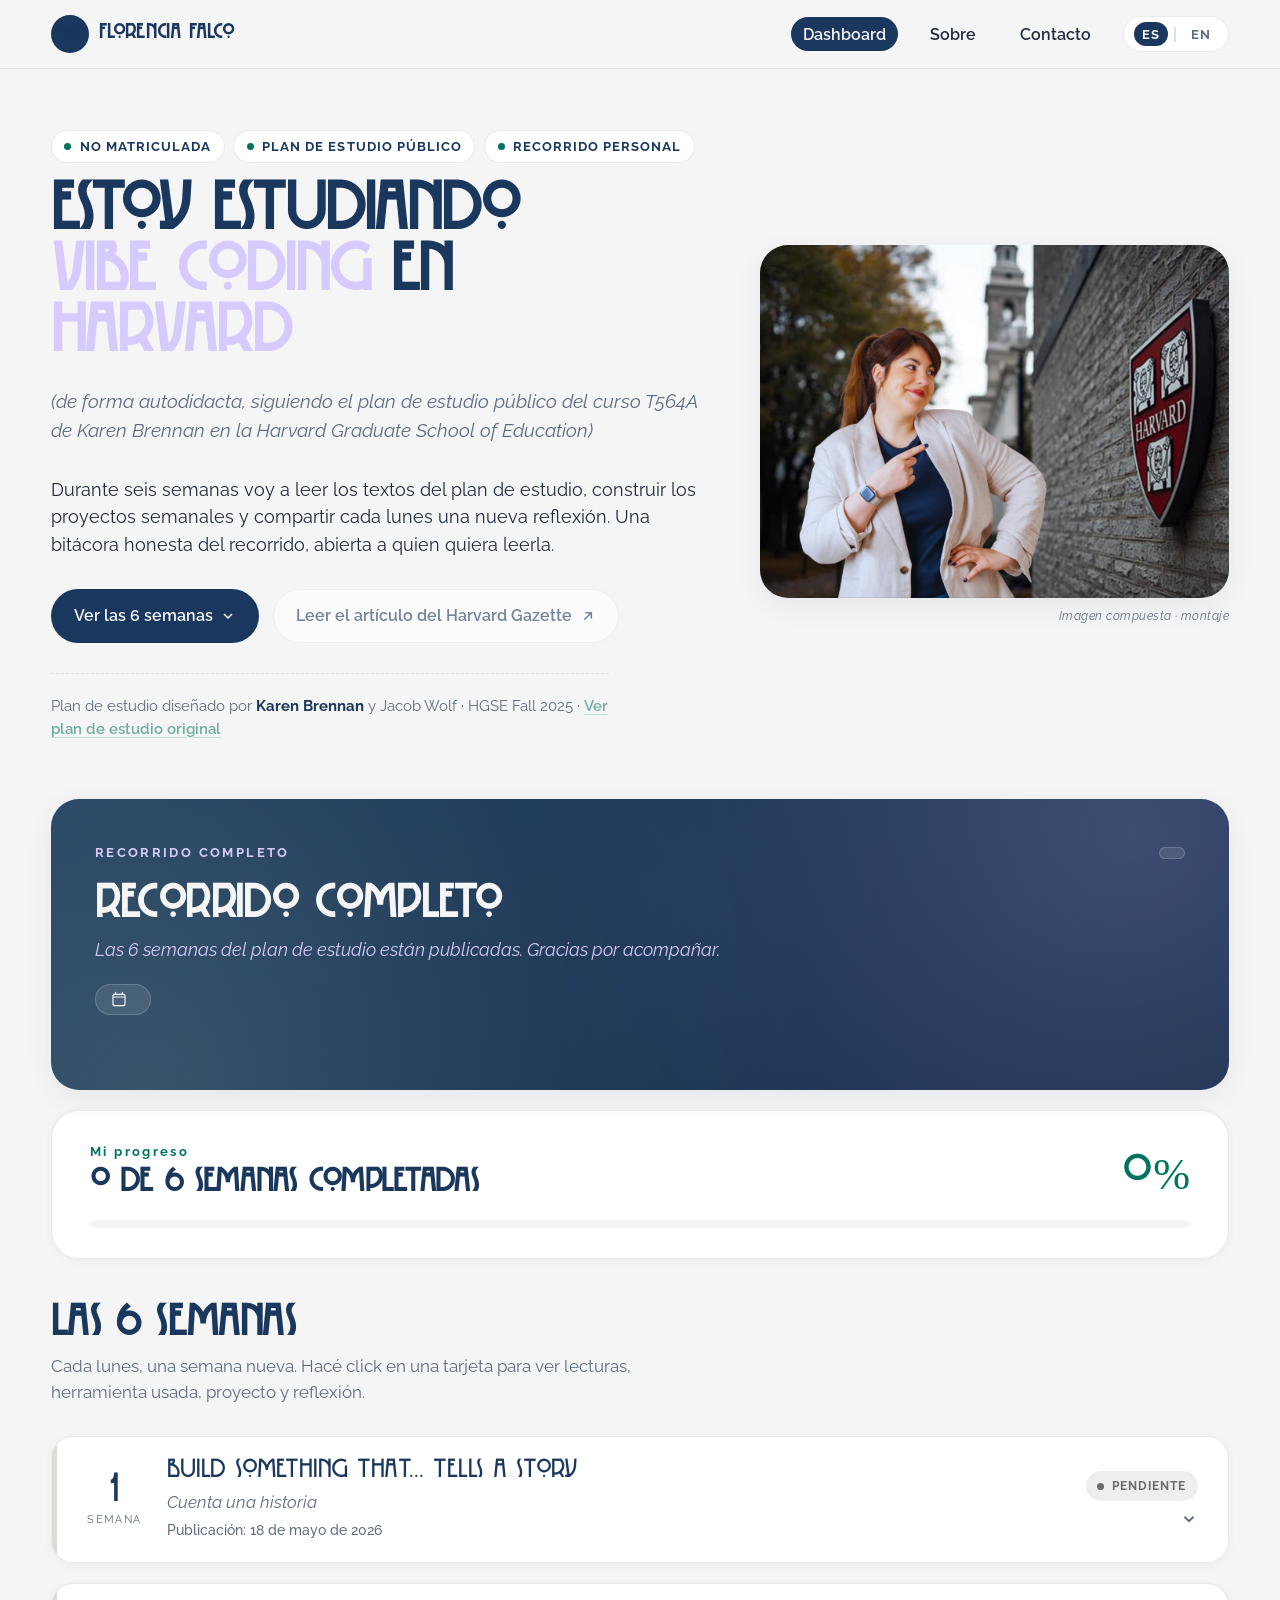
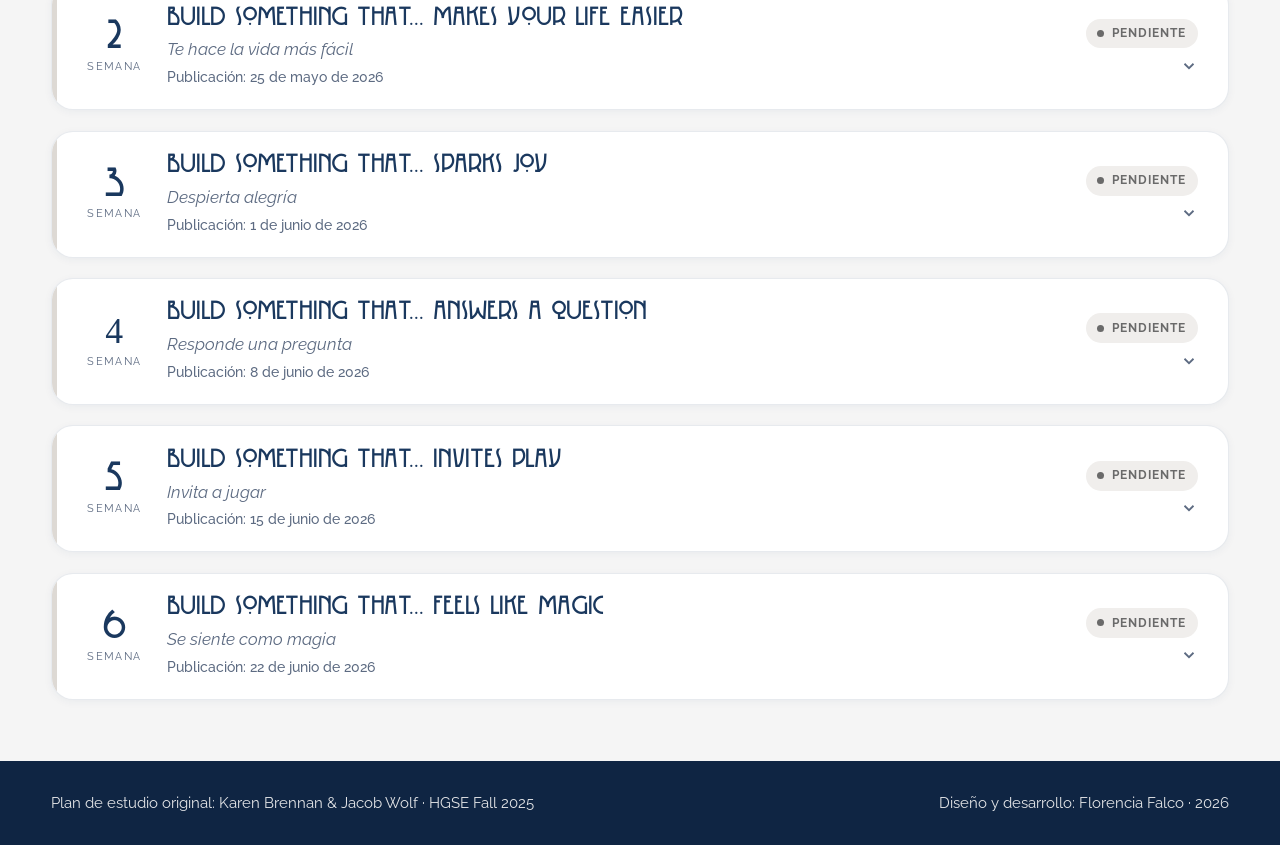
==== commit 8cdfb585: "style(hero): foto más chica con Flo+escudo + acentos lavanda + montaje 3 ajustes pedidos por Flo:  1" ====
--- a/index.html
+++ b/index.html
@@ -43,7 +43,7 @@
           <span class="hero-badge" data-i18n="hero.badge.personal">Recorrido personal</span>
         </div>
 
-        <h1 class="hero-title" data-i18n="hero.title">Estoy estudiando Vibe Coding en Harvard</h1>
+        <h1 class="hero-title" data-i18n-html="hero.title">Estoy estudiando <span class="hero-title-accent">Vibe Coding</span> en <span class="hero-title-accent">Harvard</span></h1>
         <p class="hero-subtitle" data-i18n="hero.subtitle">
           (de forma autodidacta, siguiendo el plan de estudio público del curso T564A de Karen Brennan en la Harvard Graduate School of Education)
         </p>
@@ -71,6 +71,7 @@
 
       <figure class="hero-photo">
         <img src="assets/flo.jpg" alt="Florencia Falco en el campus de la Harvard Graduate School of Education, junto al escudo de Harvard." />
+        <figcaption class="hero-photo-caption" data-i18n="hero.photo.caption">Imagen compuesta · montaje</figcaption>
       </figure>
     </div>
   </header>
--- a/styles.css
+++ b/styles.css
@@ -277,7 +277,7 @@
 }
 .hero-inner {
   display: grid;
-  grid-template-columns: minmax(0, 1.05fr) minmax(0, 1fr);
+  grid-template-columns: minmax(0, 1.4fr) minmax(0, 1fr);
   gap: clamp(2rem, 4vw, 4rem);
   align-items: center;
 }
@@ -289,21 +289,33 @@
 
 .hero-photo {
   margin: 0;
-  border-radius: var(--radius-xl);
-  overflow: hidden;
-  box-shadow: var(--color-shadow);
-  background: var(--color-card-bg);
+  max-width: 500px;
+  margin-left: auto;
+  width: 100%;
 }
 .hero-photo img {
   display: block;
   width: 100%;
   height: auto;
-  aspect-ratio: 5 / 6;
+  aspect-ratio: 4 / 3;
   object-fit: cover;
-  object-position: center 35%;
+  object-position: center center;
+  border-radius: var(--radius-xl);
+  box-shadow: var(--color-shadow);
+  background: var(--color-card-bg);
+}
+.hero-photo-caption {
+  display: block;
+  margin: 0.55rem 0 0;
+  font-size: 0.72rem;
+  letter-spacing: 0.04em;
+  color: var(--color-text-muted);
+  text-align: right;
+  font-style: italic;
 }
 @media (max-width: 920px) {
-  .hero-photo img { aspect-ratio: 16 / 10; object-position: center 30%; }
+  .hero-photo { max-width: 100%; margin-left: 0; }
+  .hero-photo img { aspect-ratio: 16 / 10; }
 }
 
 .hero-badges {
@@ -342,6 +354,9 @@
   color: var(--color-night);
   letter-spacing: -0.02em;
   max-width: 14ch;
+}
+.hero-title-accent {
+  color: var(--color-lavanda);
 }
 @media (max-width: 920px) {
   .hero-title { max-width: 22ch; }
@@ -853,10 +868,6 @@
 
 .about-hero {
   margin: var(--space-3) 0 var(--space-4);
-  border-radius: var(--radius-xl);
-  overflow: hidden;
-  box-shadow: var(--color-shadow);
-  background: var(--color-card-bg);
 }
 .about-hero-img {
   display: block;
@@ -864,6 +875,9 @@
   aspect-ratio: 16 / 7;
   object-fit: cover;
   object-position: center 30%;
+  border-radius: var(--radius-xl);
+  box-shadow: var(--color-shadow);
+  background: var(--color-card-bg);
 }
 @media (max-width: 600px) {
   .about-hero-img { aspect-ratio: 4 / 3; }
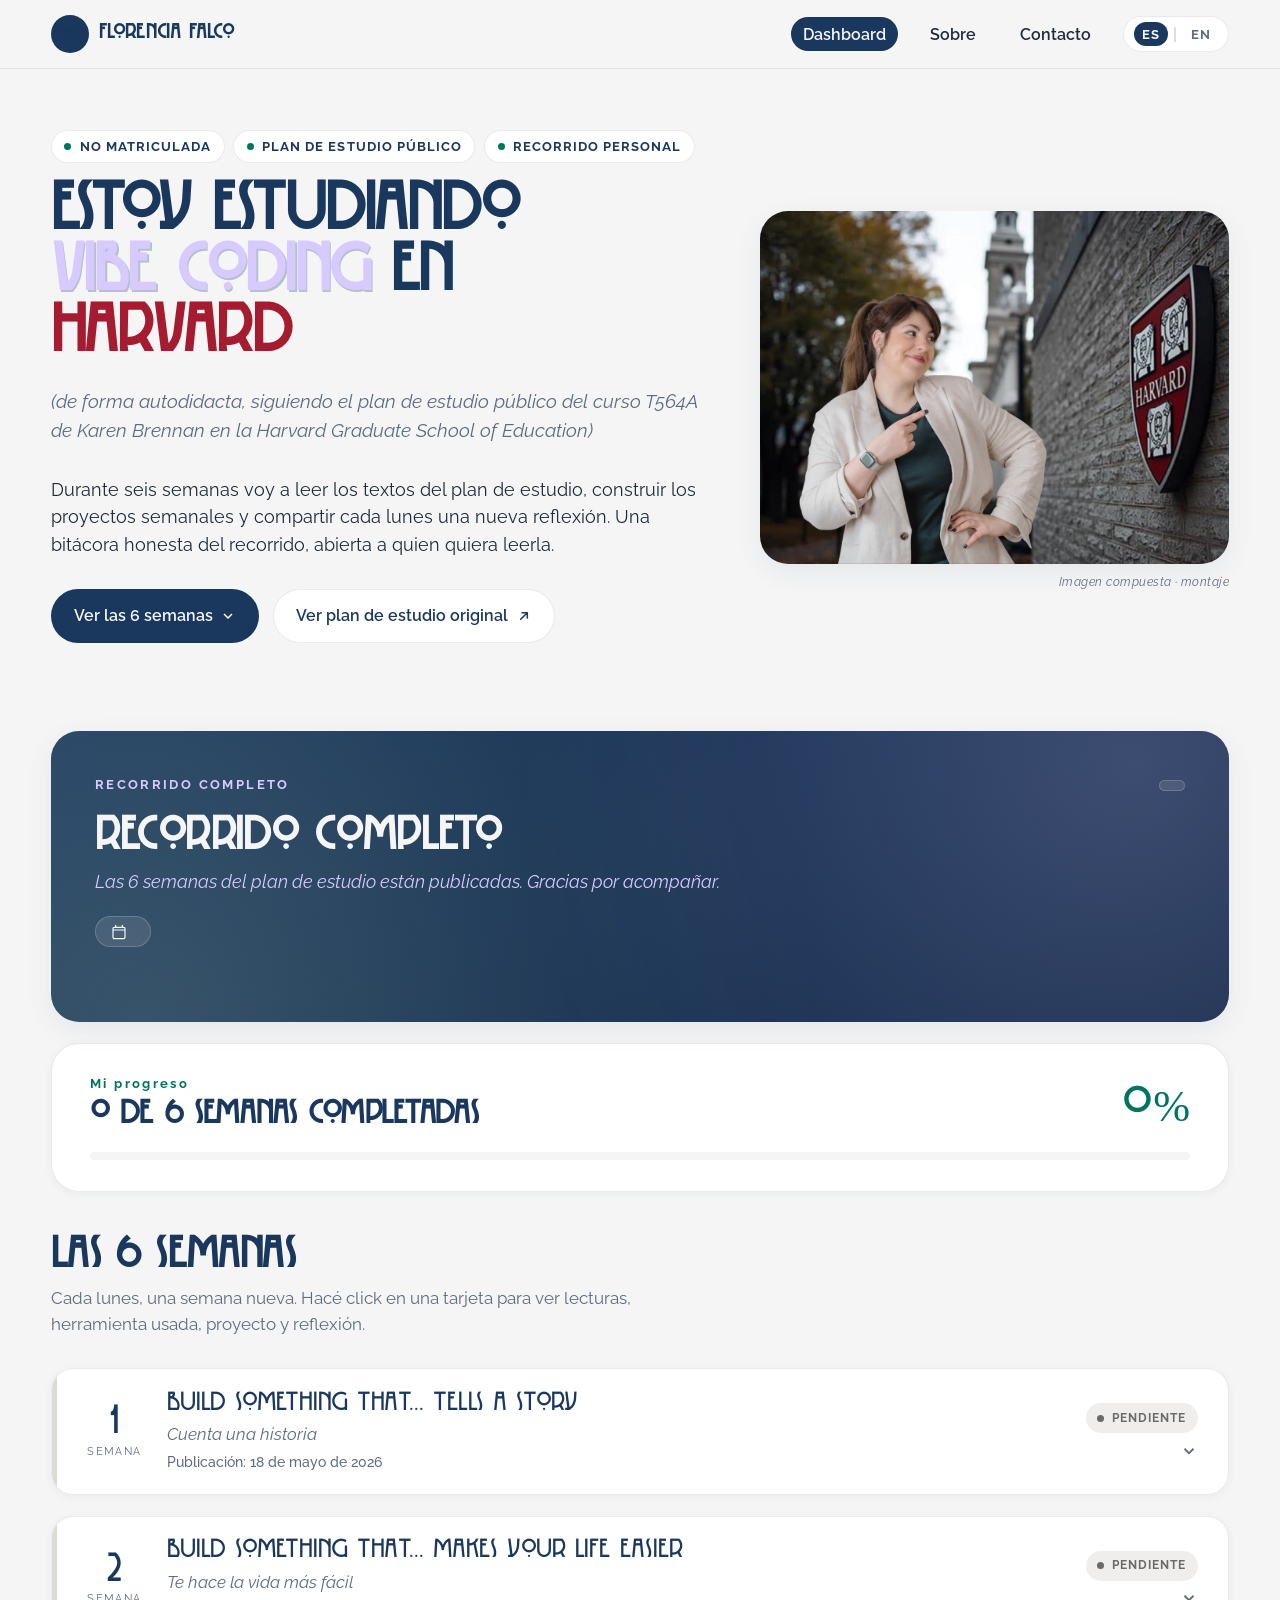
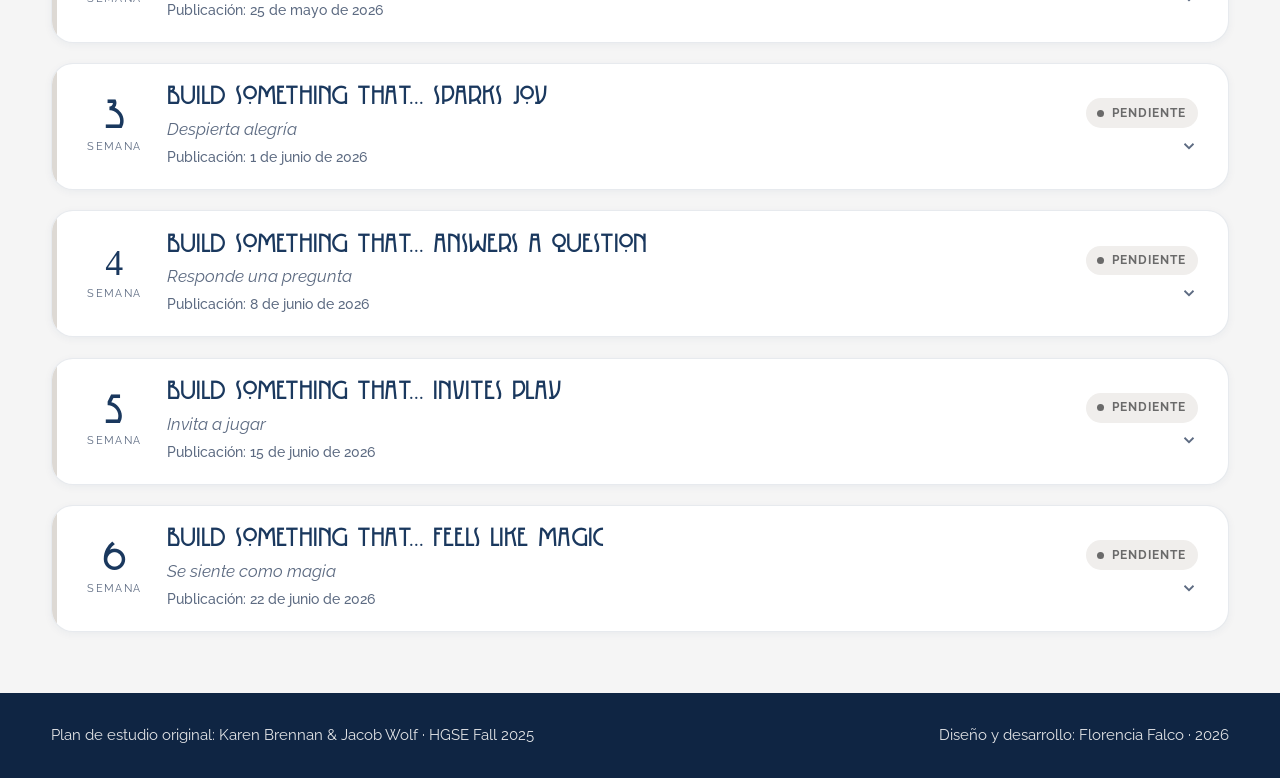
==== commit cf304a06: "feat(hero): nueva foto, "Harvard" en crimson, CTA al PDF, sin credit 4 cambios pedidos por Flo:  1. " ====
--- a/index.html
+++ b/index.html
@@ -43,7 +43,7 @@
           <span class="hero-badge" data-i18n="hero.badge.personal">Recorrido personal</span>
         </div>
 
-        <h1 class="hero-title" data-i18n-html="hero.title">Estoy estudiando <span class="hero-title-accent">Vibe Coding</span> en <span class="hero-title-accent">Harvard</span></h1>
+        <h1 class="hero-title" data-i18n-html="hero.title">Estoy estudiando <span class="hero-title-accent">Vibe Coding</span> en <span class="hero-title-accent hero-title-accent--crimson">Harvard</span></h1>
         <p class="hero-subtitle" data-i18n="hero.subtitle">
           (de forma autodidacta, siguiendo el plan de estudio público del curso T564A de Karen Brennan en la Harvard Graduate School of Education)
         </p>
@@ -57,20 +57,15 @@
             <span data-i18n="hero.cta.seeWeeks">Ver las 6 semanas</span>
             <svg viewBox="0 0 24 24" aria-hidden="true" class="btn-arrow"><polyline points="6 9 12 15 18 9" fill="none" stroke="currentColor" stroke-width="2.4" stroke-linejoin="round"/></svg>
           </a>
-          <a class="btn btn-ghost-dark" id="hero-gazette-link" href="#" target="_blank" rel="noopener noreferrer">
-            <span data-i18n="hero.cta.gazette">Leer el artículo del Harvard Gazette</span>
+          <a class="btn btn-ghost-dark" id="hero-syllabus-link" href="#" target="_blank" rel="noopener noreferrer">
+            <span data-i18n="hero.cta.syllabus">Ver plan de estudio original</span>
             <svg viewBox="0 0 24 24" aria-hidden="true" class="btn-arrow-out"><path d="M7 17 17 7M9 7h8v8" fill="none" stroke="currentColor" stroke-width="2.2" stroke-linecap="round" stroke-linejoin="round"/></svg>
           </a>
         </div>
-
-        <p class="hero-credit">
-          <span data-i18n-html="hero.credit.text"></span>
-          · <a id="hero-syllabus-link" href="#" target="_blank" rel="noopener noreferrer" data-i18n="hero.credit.link">Ver plan de estudio original</a>
-        </p>
       </div>
 
       <figure class="hero-photo">
-        <img src="assets/flo.jpg" alt="Florencia Falco en el campus de la Harvard Graduate School of Education, junto al escudo de Harvard." />
+        <img src="assets/harvard-2.jpg" alt="Florencia Falco en el campus de la Harvard Graduate School of Education, junto al escudo de Harvard." />
         <figcaption class="hero-photo-caption" data-i18n="hero.photo.caption">Imagen compuesta · montaje</figcaption>
       </figure>
     </div>
--- a/styles.css
+++ b/styles.css
@@ -357,6 +357,11 @@
 }
 .hero-title-accent {
   color: var(--color-lavanda);
+  text-shadow: 1.5px 1.5px 0 rgba(26, 56, 94, 0.28);
+}
+.hero-title-accent--crimson {
+  color: #A51C30;
+  text-shadow: none;
 }
 @media (max-width: 920px) {
   .hero-title { max-width: 22ch; }
@@ -385,22 +390,6 @@
   margin-bottom: var(--space-4);
 }
 
-.hero-credit {
-  margin: var(--space-4) 0 0;
-  padding-top: var(--space-3);
-  border-top: 1px dashed var(--color-border);
-  font-size: 0.88rem;
-  color: var(--color-text-muted);
-  max-width: 62ch;
-}
-.hero-credit strong { color: var(--color-night); }
-.hero-credit a {
-  color: var(--color-verde-tecno);
-  font-weight: 600;
-  text-decoration-color: rgba(1, 115, 97, 0.4);
-}
-.hero-credit a[aria-disabled="true"] { opacity: 0.55; pointer-events: none; }
-
 /* =========================================================
    Botones
    ========================================================= */
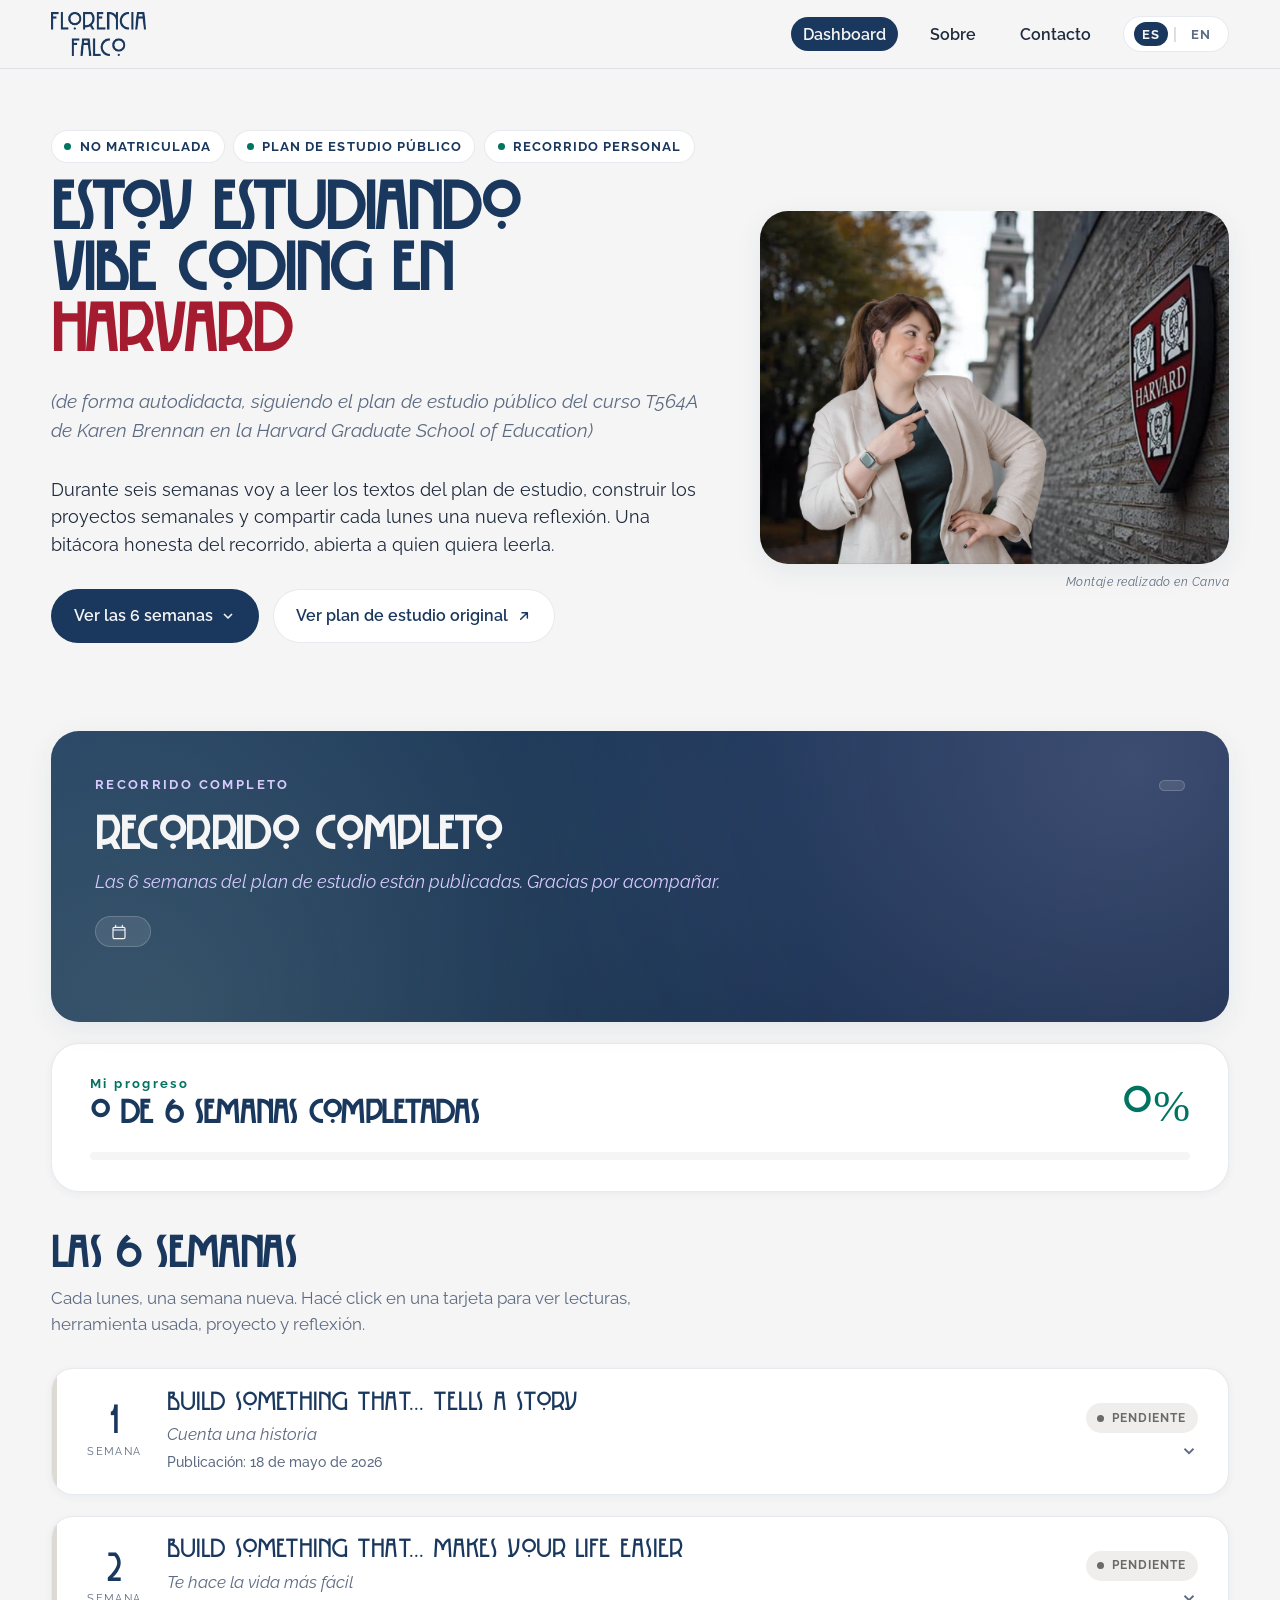
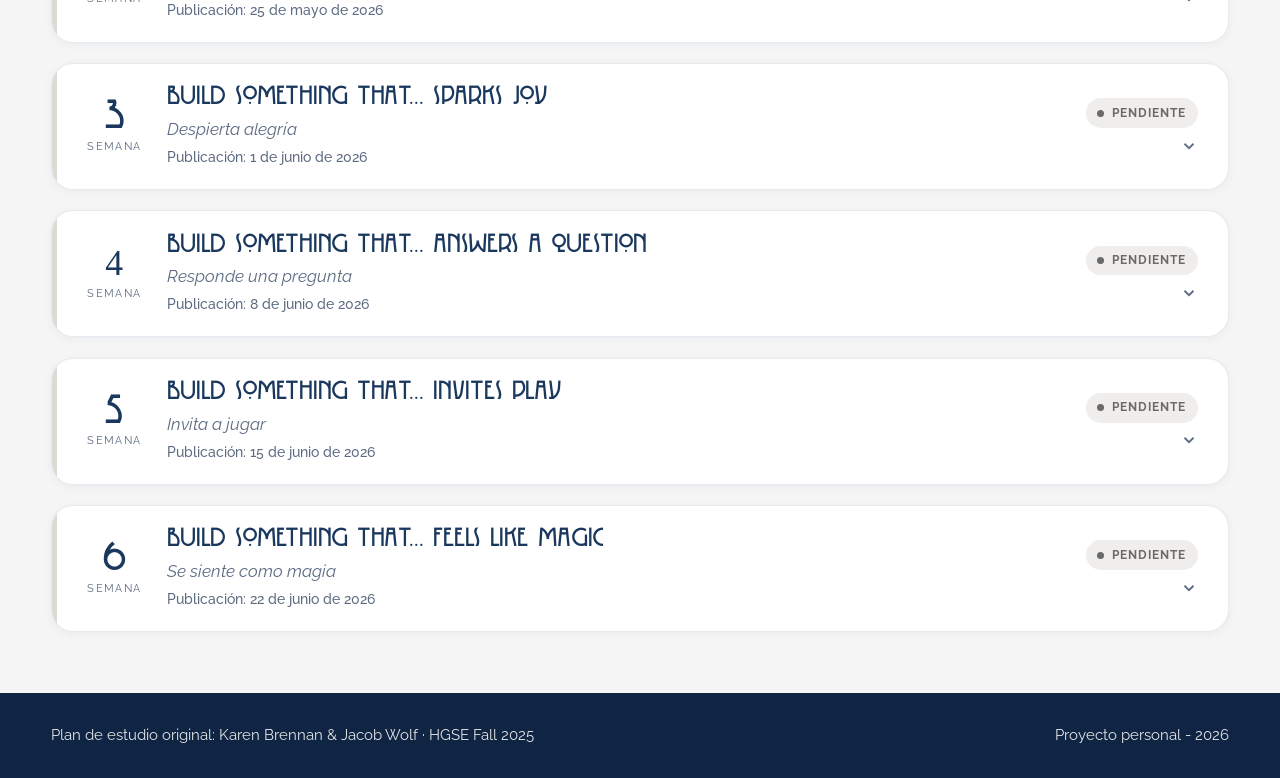
==== commit 0229c433: "feat: refactor about + ajustes finales hero, navbar y footer Cambios pedidos por Flo:  HERO - "Vibe " ====
--- a/index.html
+++ b/index.html
@@ -43,7 +43,7 @@
           <span class="hero-badge" data-i18n="hero.badge.personal">Recorrido personal</span>
         </div>
 
-        <h1 class="hero-title" data-i18n-html="hero.title">Estoy estudiando <span class="hero-title-accent">Vibe Coding</span> en <span class="hero-title-accent hero-title-accent--crimson">Harvard</span></h1>
+        <h1 class="hero-title" data-i18n-html="hero.title">Estoy estudiando Vibe Coding en <span class="hero-title-accent hero-title-accent--crimson">Harvard</span></h1>
         <p class="hero-subtitle" data-i18n="hero.subtitle">
           (de forma autodidacta, siguiendo el plan de estudio público del curso T564A de Karen Brennan en la Harvard Graduate School of Education)
         </p>
--- a/styles.css
+++ b/styles.css
@@ -151,23 +151,17 @@
 .navbar-brand {
   display: inline-flex;
   align-items: center;
-  gap: 0.6rem;
   color: var(--color-night);
   text-decoration: none;
-  font-weight: 700;
-}
-.navbar-brand:hover, .navbar-brand:focus-visible { color: var(--color-verde-tecno); }
+  line-height: 0;
+}
+.navbar-brand:hover .navbar-logo,
+.navbar-brand:focus-visible .navbar-logo { opacity: 0.85; }
 .navbar-logo {
-  width: 38px; height: 38px;
-  object-fit: contain;
-  background: var(--color-night);
-  border-radius: 50%;
-  padding: 4px;
-}
-.navbar-name {
-  font-family: var(--font-display);
-  font-size: 1.05rem;
-  letter-spacing: 0.01em;
+  display: block;
+  height: 44px;
+  width: auto;
+  transition: opacity 0.2s ease;
 }
 
 .nav-menu {
@@ -855,50 +849,42 @@
    About blocks (sobre.html)
    ========================================================= */
 
-.about-hero {
-  margin: var(--space-3) 0 var(--space-4);
-}
-.about-hero-img {
-  display: block;
-  width: 100%;
-  aspect-ratio: 16 / 7;
-  object-fit: cover;
-  object-position: center 30%;
-  border-radius: var(--radius-xl);
-  box-shadow: var(--color-shadow);
-  background: var(--color-card-bg);
-}
-@media (max-width: 600px) {
-  .about-hero-img { aspect-ratio: 4 / 3; }
-}
-
-.about-grid {
-  display: grid;
-  grid-template-columns: repeat(2, minmax(0, 1fr));
+.about-blocks {
+  display: flex;
+  flex-direction: column;
   gap: var(--space-4);
-  padding: 0 0 var(--space-7);
-}
-@media (max-width: 820px) { .about-grid { grid-template-columns: 1fr; } }
+  padding: var(--space-3) 0 var(--space-7);
+}
 
 .about-block {
-  background: var(--color-card-bg);
+  background: var(--color-blanco-humo);
   border: 1px solid var(--color-border);
   border-radius: var(--radius-lg);
-  padding: var(--space-4);
+  padding: clamp(var(--space-3), 2.4vw, var(--space-5));
   box-shadow: var(--color-shadow-sm);
-}
+
+  display: grid;
+  grid-template-columns: minmax(0, 1.35fr) minmax(0, 1fr);
+  gap: clamp(var(--space-3), 3vw, var(--space-5));
+  align-items: start;
+}
+@media (max-width: 720px) {
+  .about-block { grid-template-columns: 1fr; }
+}
+
+.about-block-text { min-width: 0; }
+.about-block-aside { min-width: 0; }
+
 .about-block h2 {
   margin-top: 0;
+  margin-bottom: var(--space-3);
   font-family: var(--font-display);
   font-size: clamp(1.4rem, 2.4vw, 1.8rem);
 }
 .about-block p { font-size: 1rem; }
 
-.about-block--me {
-  background: linear-gradient(160deg, var(--color-lavanda-soft) 0%, #FFFFFF 100%);
-  border-color: rgba(215, 202, 255, 0.6);
-}
-.about-block--me em { font-style: italic; color: var(--color-verde-tecno); }
+.about-block em { font-style: italic; color: var(--color-verde-tecno); }
+
 .about-me-call {
   margin-top: var(--space-3);
   padding: var(--space-2) var(--space-3);
@@ -909,21 +895,25 @@
 }
 
 .about-links {
-  list-style: none; padding: 0;
-  margin: var(--space-3) 0 0;
-  display: flex; flex-wrap: wrap; gap: var(--space-2);
+  list-style: none;
+  padding: 0;
+  margin: 0 0 var(--space-3);
+  display: flex;
+  flex-direction: column;
+  gap: var(--space-2);
 }
 .about-links a {
   display: inline-flex;
   align-items: center;
-  gap: 0.5rem;
-  background: var(--color-blanco-humo);
+  gap: 0.55rem;
+  background: var(--color-card-bg);
   border: 1px solid var(--color-border);
   border-radius: 999px;
-  padding: 0.5rem 1rem;
+  padding: 0.7rem 1.1rem;
   text-decoration: none;
   font-weight: 600;
   font-size: 0.92rem;
+  color: var(--color-night);
   transition: transform 0.2s ease, box-shadow 0.2s ease, border-color 0.2s ease;
 }
 .about-links a:hover, .about-links a:focus-visible {
@@ -932,6 +922,38 @@
   border-color: var(--color-lavanda);
 }
 .about-links a[aria-disabled="true"] { opacity: 0.55; cursor: not-allowed; }
+
+.about-credit {
+  margin: var(--space-3) 0 0;
+  padding-top: var(--space-3);
+  border-top: 1px solid var(--color-border);
+  font-size: 0.86rem;
+  color: var(--color-text-muted);
+  line-height: 1.55;
+}
+.about-credit strong { color: var(--color-night); }
+.about-credit a {
+  color: var(--color-verde-tecno);
+  font-weight: 600;
+  text-decoration-color: rgba(1, 115, 97, 0.4);
+}
+.about-credit a[aria-disabled="true"] { opacity: 0.55; pointer-events: none; }
+
+.about-block-photo {
+  margin: 0;
+  border-radius: var(--radius-lg);
+  overflow: hidden;
+  background: var(--color-card-bg);
+  box-shadow: var(--color-shadow-sm);
+}
+.about-block-photo img {
+  display: block;
+  width: 100%;
+  height: auto;
+  aspect-ratio: 3 / 4;
+  object-fit: cover;
+  object-position: center top;
+}
 
 /* =========================================================
    Contacto (contacto.html)
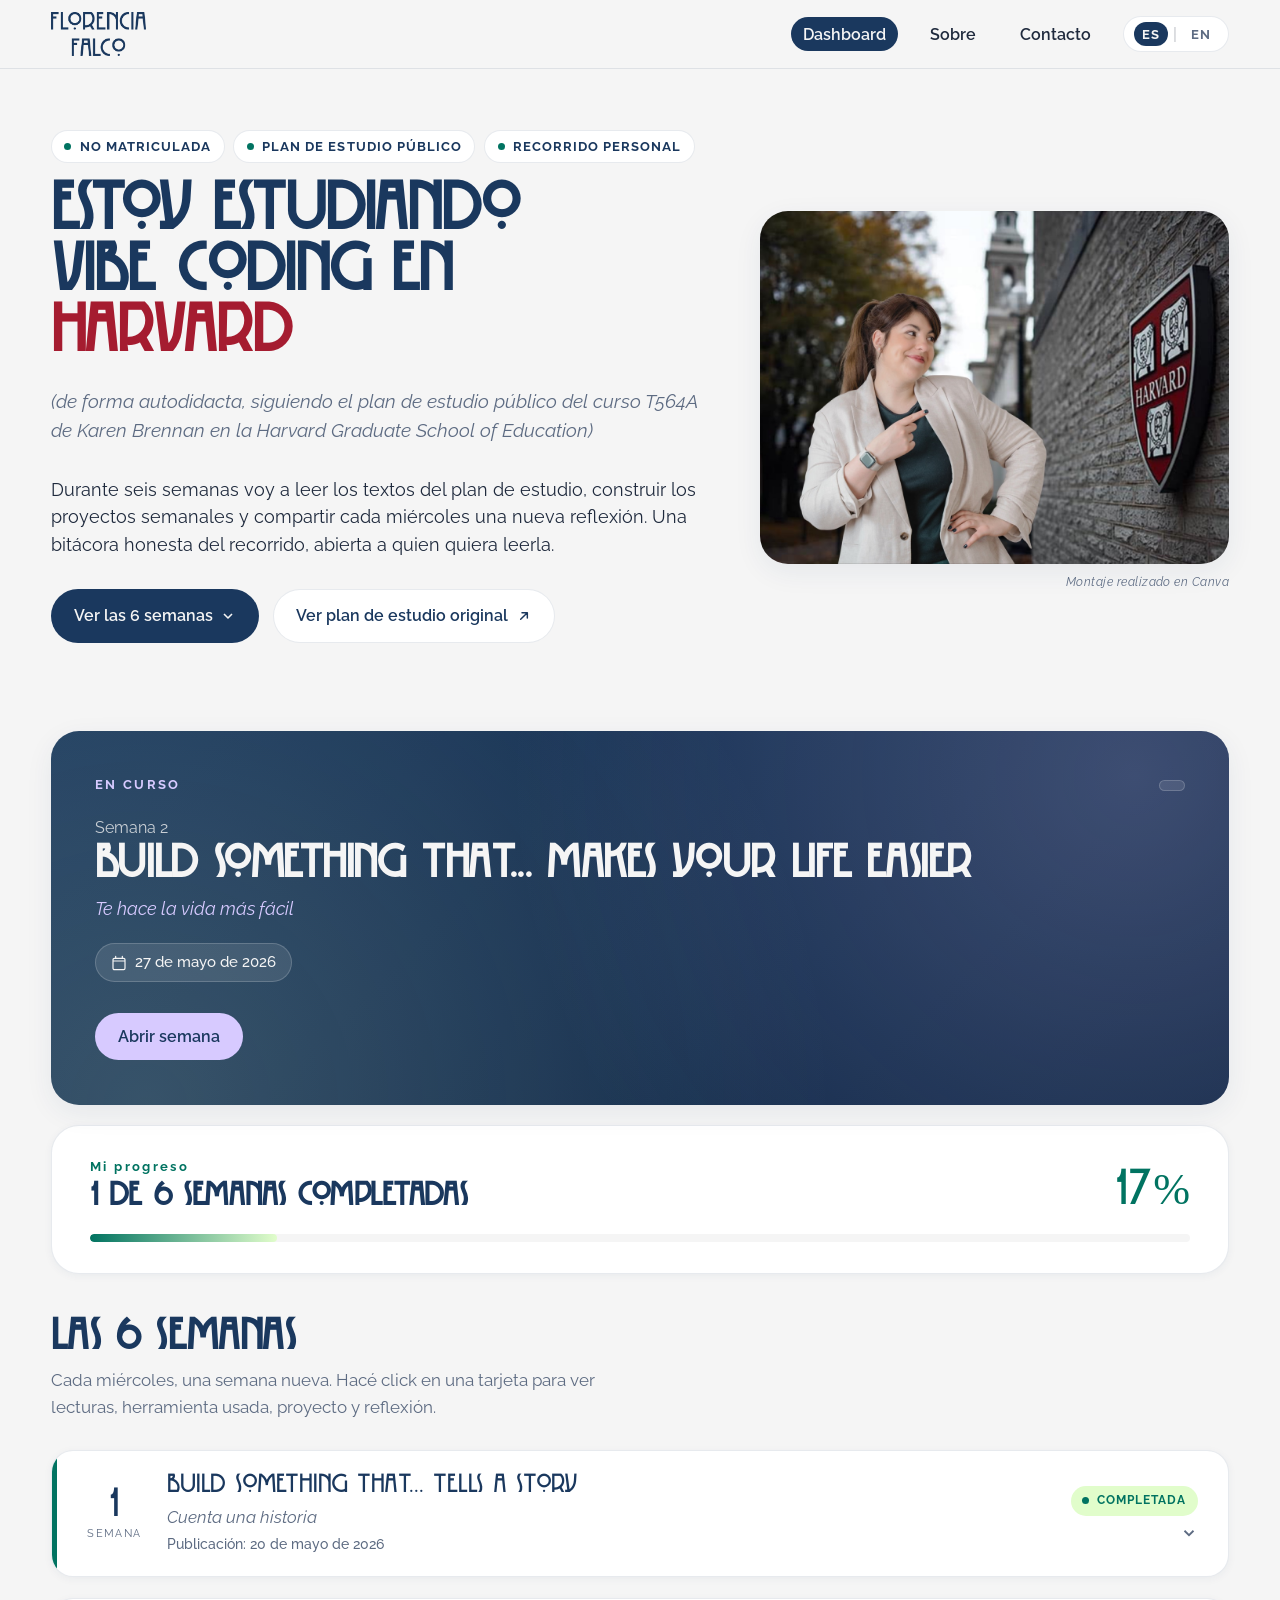
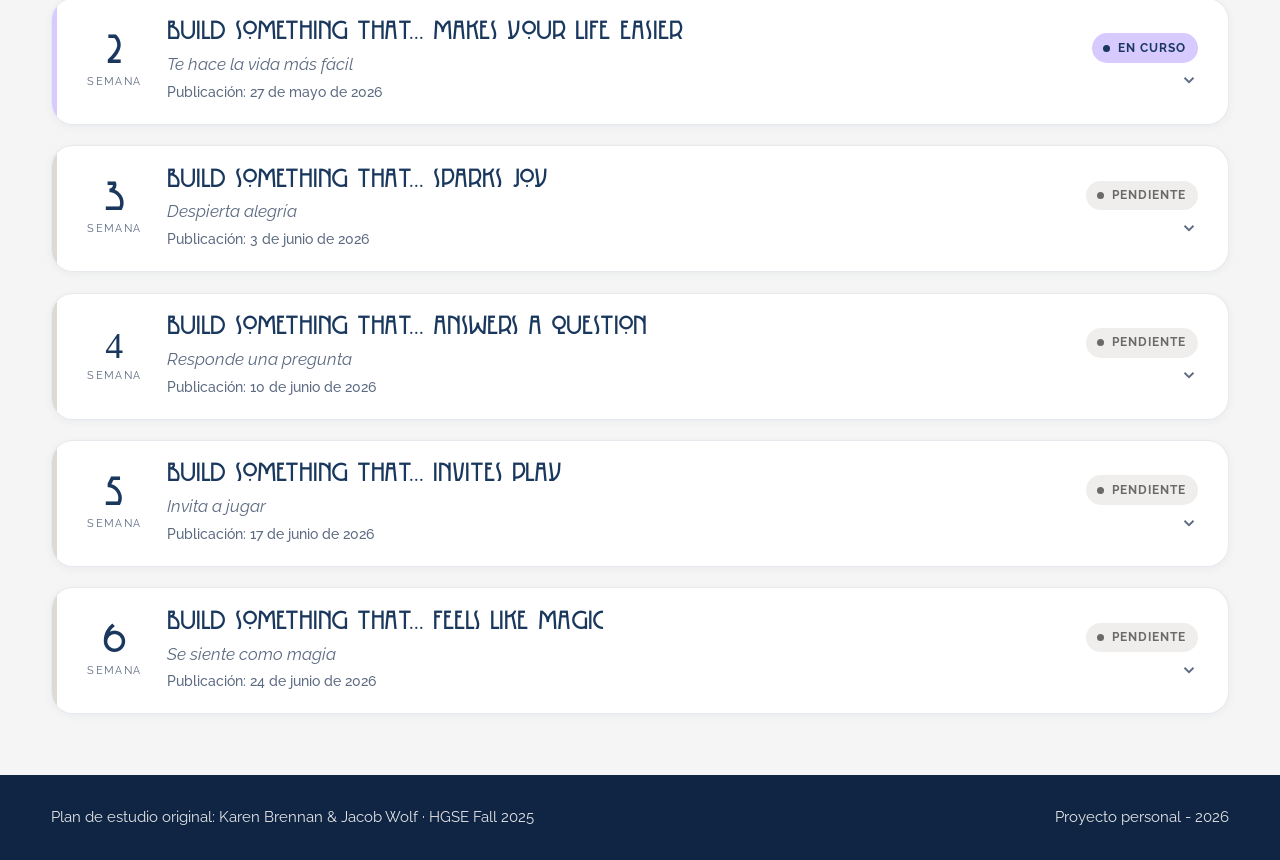
==== commit 3139dbc2: "feat(semana1): completo semana 1 y muevo cadencia a miércoles - Agrego proyecto de Semana 1 en /sema" ====
--- a/index.html
+++ b/index.html
@@ -49,7 +49,7 @@
         </p>
 
         <p class="hero-description" data-i18n="hero.description">
-          Durante seis semanas voy a leer los textos del plan de estudio, construir los proyectos semanales y compartir cada lunes una nueva reflexión. Una bitácora honesta del recorrido, abierta a quien quiera leerla.
+          Durante seis semanas voy a leer los textos del plan de estudio, construir los proyectos semanales y compartir cada miércoles una nueva reflexión. Una bitácora honesta del recorrido, abierta a quien quiera leerla.
         </p>
 
         <div class="hero-actions">
@@ -66,7 +66,7 @@
 
       <figure class="hero-photo">
         <img src="assets/harvard-2.jpg" alt="Florencia Falco en el campus de la Harvard Graduate School of Education, junto al escudo de Harvard." />
-        <figcaption class="hero-photo-caption" data-i18n="hero.photo.caption">Imagen compuesta · montaje</figcaption>
+        <figcaption class="hero-photo-caption" data-i18n="hero.photo.caption">Montaje realizado en Canva</figcaption>
       </figure>
     </div>
   </header>
@@ -119,7 +119,7 @@
         <header class="weeks-head">
           <h2 id="weeks-heading" class="section-heading" data-i18n="weeks.heading">Las 6 semanas</h2>
           <p class="section-lead" data-i18n="weeks.lead">
-            Cada lunes, una semana nueva. Hacé click en una tarjeta para ver lecturas, herramienta usada, proyecto y reflexión.
+            Cada miércoles, una semana nueva. Hacé click en una tarjeta para ver lecturas, herramienta usada, proyecto y reflexión.
           </p>
         </header>
         <ol class="week-list" id="week-list"></ol>
--- a/styles.css
+++ b/styles.css
@@ -109,6 +109,9 @@
   max-width: var(--max-width);
   margin: 0 auto;
   padding: 0 var(--space-4);
+}
+@media (max-width: 480px) {
+  .container { padding: 0 1.1rem; }
 }
 
 .skip-link {
@@ -348,6 +351,8 @@
   color: var(--color-night);
   letter-spacing: -0.02em;
   max-width: 14ch;
+  overflow-wrap: break-word;
+  hyphens: auto;
 }
 .hero-title-accent {
   color: var(--color-lavanda);
@@ -828,6 +833,7 @@
   margin: 0;
   color: var(--color-night);
   letter-spacing: -0.02em;
+  overflow-wrap: break-word;
 }
 .page-lead {
   margin: 0.6rem 0 0;
@@ -855,6 +861,9 @@
   gap: var(--space-4);
   padding: var(--space-3) 0 var(--space-7);
 }
+@media (max-width: 480px) {
+  .about-blocks { padding: var(--space-3) 0 var(--space-5); gap: var(--space-3); }
+}
 
 .about-block {
   background: var(--color-blanco-humo);
@@ -954,6 +963,12 @@
   object-fit: cover;
   object-position: center top;
 }
+@media (max-width: 720px) {
+  .about-block-photo img { aspect-ratio: 4 / 5; }
+}
+@media (max-width: 480px) {
+  .about-block-photo img { aspect-ratio: 1 / 1; }
+}
 
 /* =========================================================
    Contacto (contacto.html)
@@ -967,6 +982,9 @@
   margin: var(--space-3) 0 var(--space-7);
 }
 @media (max-width: 600px) { .contact-actions { grid-template-columns: 1fr; } }
+@media (max-width: 480px) {
+  .contact-actions { margin-bottom: var(--space-5); }
+}
 
 .contact-cta {
   display: inline-flex;
@@ -1005,9 +1023,14 @@
   font-weight: 700;
 }
 .contact-cta--secondary .contact-icon { background: rgba(26, 56, 94, 0.10); color: var(--color-night); }
-.contact-cta-text { display: flex; flex-direction: column; text-align: left; gap: 2px; }
+.contact-cta-text { display: flex; flex-direction: column; text-align: left; gap: 2px; min-width: 0; }
 .contact-cta-label { font-size: 1rem; font-weight: 700; }
-.contact-cta-detail { font-size: 0.85rem; opacity: 0.85; font-weight: 500; }
+.contact-cta-detail {
+  font-size: 0.85rem;
+  opacity: 0.85;
+  font-weight: 500;
+  overflow-wrap: anywhere;
+}
 
 /* =========================================================
    Footer
